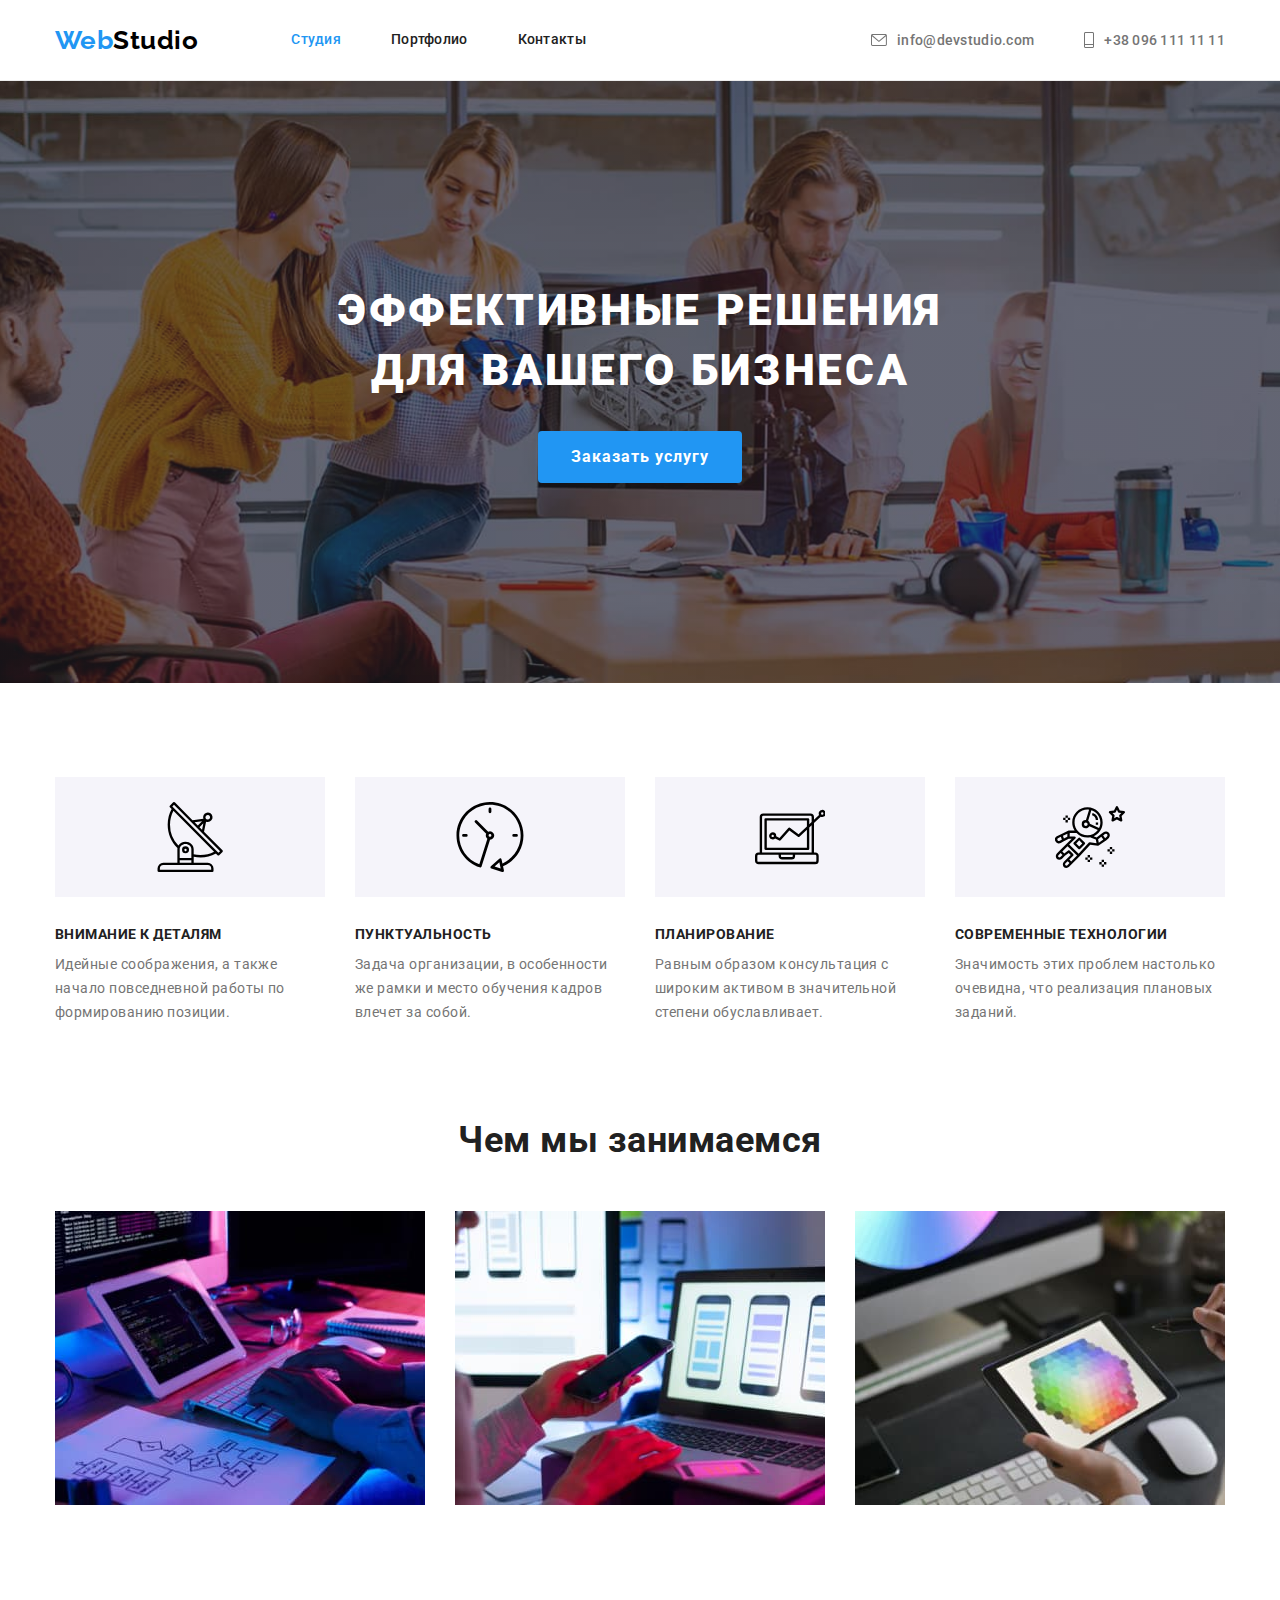
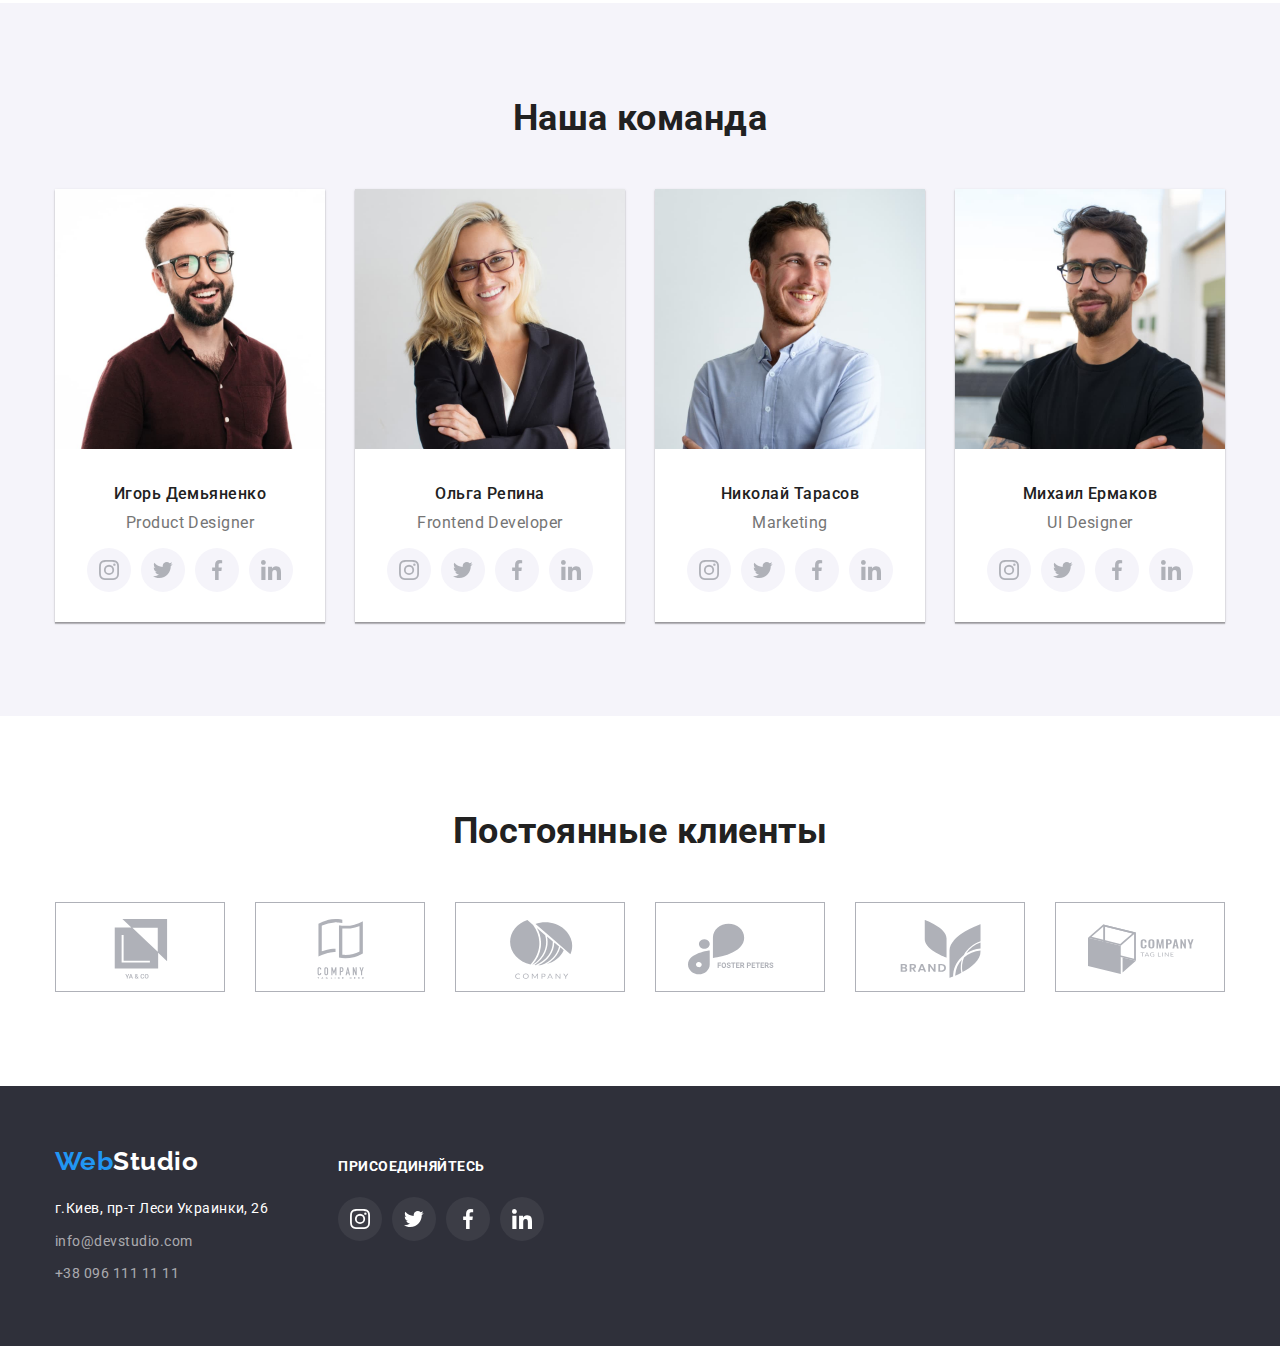
==== index.html @ 187cc1bc "Create hw with corecte kod and add icons" ====
<!DOCTYPE html>
<html lang="ru">

<head>
  <meta charset="UTF-8" />
  <meta http-equiv="X-UA-Compatible" content="IE=edge" />
  <meta name="viewport" content="width=device-width, initial-scale=1.0" />
  <title>Студия</title>
  <link rel="preconnect" href="https://fonts.googleapis.com" />
  <link rel="preconnect" href="https://fonts.gstatic.com" crossorigin />
  <link href="https://fonts.googleapis.com/css2?family=Raleway:wght@700&family=Roboto:wght@400;500;700;900&display=swap"
    rel="stylesheet" />
  <link rel="stylesheet"
    href="https://cdnjs.cloudflare.com/ajax/libs/modern-normalize/1.1.0/modern-normalize.min.css" />
  <link rel="stylesheet" href="./css/styles.css" />
</head>

<body>

  <!-- Header section -->

  <header class="header">
    <div class="container nav-flex">
      <nav class="header-nav">
        <a class="logo link" href="./index.html">Web<span class="logo-black">Studio</span></a>
        <ul class="header-nav-list list">
          <li class="header-nav-item">
            <a class="header-nav-link link current" href="./index.html">Студия</a>
          </li>
          <li class="header-nav-item">
            <a class="header-nav-link link" href="./portfolio.html">Портфолио</a>
          </li>
          <li class="header-nav-item">
            <a class="header-nav-link link" href="">Контакты</a>
          </li>
        </ul>
      </nav>
      <ul class="header-contact-list list">
        <li class="header-contact-item">
          <a class="header-contact-link link" href="mailto:info@devstudio.com"><svg class="contact-icon" width="16"
              height="12">
              <use href="./images/icons.svg#icon-envelope"></use>
            </svg>
            info@devstudio.com</a>
        </li>
        <li class="header-contact-item">
          <a class="header-contact-link link" href="tel:+380961111111"><svg class="contact-icon" width="10" height="16">
              <use href="./images/icons.svg#icon-mobile"></use>
            </svg>
            +38 096 111 11 11</a>
        </li>
      </ul>
    </div>
  </header>

  <!-- MAin section -->

  <main>

    <!-- Hero section -->

    <section class="hero">
      <h1 class="hero-title">Эффективные решения для вашего бизнеса</h1>
      <button class="hero-btn" type="button">Заказать услугу</button>
    </section>

    <!-- Skills section -->

    <section class="features-section">
      <div class="container">
        <!-- h2 Преимущества спрятать в css правильно -->
        <h2 hidden>Преимущества</h2>
        <ul class="features-list list">
          <li class="features-item">
            <div class="features-icon-fon">
              <svg class="features-icon" width="70" height="70">
                <use href="./images/icons.svg#icon-antenna"></use>
              </svg>
            </div>

            <h3 class="features-title">Внимание к деталям</h3>
            <p class="features-text">
              Идейные соображения, а также начало повседневной работы по
              формированию позиции.
            </p>
          </li>
          <li class="features-item">
            <div class="features-icon-fon">
              <svg class="features-icon" width="70" height="70">
                <use href="./images/icons.svg#icon-clock"></use>
              </svg>
            </div>

            <h3 class="features-title">Пунктуальность</h3>
            <p class="features-text">
              Задача организации, в особенности же рамки и место обучения
              кадров влечет за собой.
            </p>
          </li>
          <li class="features-item">
            <div class="features-icon-fon">
              <svg class="features-icon" width="70" height="70">
                <use href="./images/icons.svg#icon-diagram"></use>
              </svg>
            </div>

            <h3 class="features-title">Планирование</h3>
            <p class="features-text">
              Равным образом консультация с широким активом в значительной
              степени обуславливает.
            </p>
          </li>
          <li class="features-item">
            <div class="features-icon-fon">
              <svg class="features-icon" width="70" height="70">
                <use href="./images/icons.svg#icon-astronaut"></use>
              </svg>
            </div>

            <h3 class="features-title">Современные технологии</h3>
            <p class="features-text">
              Значимость этих проблем настолько очевидна, что реализация
              плановых заданий.
            </p>
          </li>
        </ul>
      </div>
    </section>

    <!-- Work section -->

    <section class="work-section">
      <div class="container">
        <h2 class="section-title">Чем мы занимаемся</h2>
        <ul class="work-list list">
          <li class="work-item">
            <img src="./images/box1.jpg" alt="сотрудник создает программу" width="370" height="294" />
          </li>
          <li class="work-item">
            <img src="./images/box2.jpg" alt="сотрудник создает мобильное приложение" width="370" height="294" />
          </li>
          <li class="work-item">
            <img src="./images/box3.jpg" alt="веб-дизайнер выбирает палитру" width="370" height="294" />
          </li>
        </ul>
      </div>
    </section>

    <!-- Team section -->

    <section class="team-section">
      <div class="container">
        <h2 class="section-title">Наша команда</h2>
        <ul class="team-list list">
          <li class="team-item">
            <img src="./images/img1.jpg" alt="фото Игоря Демьяненко" width="270" height="260" />
            <div class="team-workers">
              <h3 class="team-worker">Игорь Демьяненко</h3>
              <p class="team-profession" lang="en">Product Designer</p>
              <ul class="team-social-list list">
                <li class="team-social-item">
                  <a class="team-social-link link" href="">
                    <svg class="team-social-icon" width="20" height="20">
                      <use href="./images/icons.svg#icon-instagram"></use>
                    </svg>
                  </a>
                </li>

                <li class="team-social-item">
                  <a class="team-social-link link" href="">
                    <svg class="team-social-icon" width="20" height="20">
                      <use href="./images/icons.svg#icon-twitter"></use>
                    </svg>
                  </a>
                </li>

                <li class="team-social-item">
                  <a class="team-social-link link" href="">
                    <svg class="team-social-icon" width="20" height="20">
                      <use href="./images/icons.svg#icon-facebook"></use>
                    </svg>
                  </a>
                </li>

                <li class="team-social-item">
                  <a class="team-social-link link" href="">
                    <svg class="team-social-icon" width="20" height="20">
                      <use href="./images/icons.svg#icon-linkedin"></use>
                    </svg>
                  </a>
                </li>
              </ul>
            </div>
          </li>

          <li class="team-item">
            <img src="./images/img2.jpg" alt="фото Ольги Репиной" width="270" height="260" />
            <div class="team-workers">
              <h3 class="team-worker">Ольга Репина</h3>
              <p class="team-profession" lang="en">Frontend Developer</p>
              <ul class="team-social-list list">
                <li class="team-social-item">
                  <a class="team-social-link link" href="">
                    <svg class="team-social-icon" width="20" height="20">
                      <use href="./images/icons.svg#icon-instagram"></use>
                    </svg>
                  </a>
                </li>

                <li class="team-social-item">
                  <a class="team-social-link link" href="">
                    <svg class="team-social-icon" width="20" height="20">
                      <use href="./images/icons.svg#icon-twitter"></use>
                    </svg>
                  </a>
                </li>

                <li class="team-social-item">
                  <a class="team-social-link link" href="">
                    <svg class="team-social-icon" width="20" height="20">
                      <use href="./images/icons.svg#icon-facebook"></use>
                    </svg>
                  </a>
                </li>

                <li class="team-social-item">
                  <a class="team-social-link link" href="">
                    <svg class="team-social-icon" width="20" height="20">
                      <use href="./images/icons.svg#icon-linkedin"></use>
                    </svg>
                  </a>
                </li>
              </ul>
            </div>
          </li>
          <li class="team-item">
            <img src="./images/img3.jpg" alt="фото Николая Тарасова" width="270" height="260" />
            <div class="team-workers">
              <h3 class="team-worker">Николай Тарасов</h3>
              <p class="team-profession" lang="en">Marketing</p>
              <ul class="team-social-list list">
                <li class="team-social-item">
                  <a class="team-social-link link" href="">
                    <svg class="team-social-icon" width="20" height="20">
                      <use href="./images/icons.svg#icon-instagram"></use>
                    </svg>
                  </a>
                </li>

                <li class="team-social-item">
                  <a class="team-social-link link" href="">
                    <svg class="team-social-icon" width="20" height="20">
                      <use href="./images/icons.svg#icon-twitter"></use>
                    </svg>
                  </a>
                </li>

                <li class="team-social-item">
                  <a class="team-social-link link" href="">
                    <svg class="team-social-icon" width="20" height="20">
                      <use href="./images/icons.svg#icon-facebook"></use>
                    </svg>
                  </a>
                </li>

                <li class="team-social-item">
                  <a class="team-social-link link" href="">
                    <svg class="team-social-icon" width="20" height="20">
                      <use href="./images/icons.svg#icon-linkedin"></use>
                    </svg>
                  </a>
                </li>
              </ul>
            </div>
          </li>
          <li class="team-item">
            <img src="./images/img4.jpg" alt="фото Михаила Ермакова" width="270" height="260" />
            <div class="team-workers">
              <h3 class="team-worker">Михаил Ермаков</h3>
              <p class="team-profession" lang="en">UI Designer</p>
              <ul class="team-social-list list">
                <li class="team-social-item">
                  <a class="team-social-link link" href="">
                    <svg class="team-social-icon" width="20" height="20">
                      <use href="./images/icons.svg#icon-instagram"></use>
                    </svg>
                  </a>
                </li>

                <li class="team-social-item">
                  <a class="team-social-link link" href="">
                    <svg class="team-social-icon" width="20" height="20">
                      <use href="./images/icons.svg#icon-twitter"></use>
                    </svg>
                  </a>
                </li>

                <li class="team-social-item">
                  <a class="team-social-link link" href="">
                    <svg class="team-social-icon" width="20" height="20">
                      <use href="./images/icons.svg#icon-facebook"></use>
                    </svg>
                  </a>
                </li>

                <li class="team-social-item">
                  <a class="team-social-link link" href="">
                    <svg class="team-social-icon" width="20" height="20">
                      <use href="./images/icons.svg#icon-linkedin"></use>
                    </svg>
                  </a>
                </li>
              </ul>
            </div>
          </li>
        </ul>
      </div>
    </section>

    <!-- Clients section -->

    <section class="client-section">
      <div class="container">
        <h2 class="client-title">Постоянные клиенты</h2>
        <ul class="client-list list">
          <li class="client-item">
            <a class="client-link link" href="">
              <svg class="client-icon" width="106" height="60">
                <use href="./images/icons.svg#icon-yaco"></use>
              </svg>
            </a>
          </li>

          <li class="client-item">
            <a class="client-link link" href="">
              <svg class="client-icon" width="106" height="60">
                <use href="./images/icons.svg#icon-company"></use>
              </svg>
            </a>
          </li>

          <li class="client-item">
            <a class="client-link link" href="">
              <svg class="client-icon" width="106" height="60">
                <use href="./images/icons.svg#icon-company2"></use>
              </svg>
            </a>
          </li>

          <li class="client-item">
            <a class="client-link link" href="">
              <svg class="client-icon" width="106" height="60">
                <use href="./images/icons.svg#icon-foster"></use>
              </svg>
            </a>
          </li>

          <li class="client-item">
            <a class="client-link link" href="">
              <svg class="client-icon" width="106" height="60">
                <use href="./images/icons.svg#icon-brand"></use>
              </svg>
            </a>
          </li>

          <li class="client-item">
            <a class="client-link link" href="">
              <svg class="client-icon" width="106" height="60">
                <use href="./images/icons.svg#icon-tag"></use>
              </svg>
            </a>
          </li>
        </ul>
      </div>
    </section>
  </main>

  <!-- Footer section -->

  <footer class="footer">
    <div class="container">
      <div class="footer-flex">
        <div class="footer-contacts-flex">
          <a class="logo link" href="./index.html">Web<span class="logo-white">Studio</span>
          </a>
          <!-- Список контактов -->
          <address class="footer-contact">
            <ul class="footer-contact-list list">
              <li class="footer-contact-item">
                <a class="footer-contact-link address link" href="https://goo.gl/maps/CdvJLRiEL6Q8Smko8" target="_blank"
                  rel="noreferrer noopener">г.Киев, пр-т Леси Украинки, 26</a>
              </li>
              <li class="footer-contact-item">
                <a class="footer-contact-link link" href="mailto:info@devstudio.com">info@devstudio.com</a>
              </li>
              <li class="footer-contact-item">
                <a class="footer-contact-link link" href="tel:+380961111111">+38 096 111 11 11</a>
              </li>
            </ul>
          </address>
        </div>
        <div class="footer-social-flex">
          <p class="footer-social-text">Присоединяйтесь</p>
          <ul class="footer-social-list list">
            <li class="footer-social-item">
              <a class="footer-social-link" href="">
                <svg class="footer-social-icon" width="20" height="20">
                  <use href="./images/icons.svg#icon-instagram"></use>
                </svg>
              </a>
            </li>

            <li class="footer-social-item">
              <a class="footer-social-link" href="">
                <svg class="footer-social-icon" width="20" height="20">
                  <use href="./images/icons.svg#icon-twitter"></use>
                </svg>
              </a>
            </li>

            <li class="footer-social-item">
              <a class="footer-social-link" href="">
                <svg class="footer-social-icon" width="20" height="20">
                  <use href="./images/icons.svg#icon-facebook"></use>
                </svg>
              </a>
            </li>

            <li class="footer-social-item">
              <a class="footer-social-link" href="">
                <svg class="footer-social-icon" width="20" height="20">
                  <use href="./images/icons.svg#icon-linkedin"></use>
                </svg>
              </a>
            </li>
          </ul>
        </div>
      </div>
    </div>
  </footer>
</body>

</html>
---- css/styles.css ----
:root {
  --primary-text-color: #212121;
  --secondary-text-color: #757575;
  --white-text-color: #ffffff;
  --accent-color: #2196f3;
  --black-logo-color: #000000;
  --footer-text-color: rgba(255, 255, 255, 0.6);
  --white-background-color: #ffffff;
  --hero-background-color: #2f303a;
  --team-background-color: #f5f4fa;
}

body {
  font-family: "Roboto", sans-serif;
  letter-spacing: 0.03em;
  background-color: var(--white-background-color);
  color: var(--primary-text-color);
}

/* убираем точки списков */
.list {
  list-style: none;
}

/* убираем подчеркивание ссылок */
.link {
  text-decoration: none;
}

/* глобальный сброс margin, padding */
h1,
h2,
h3,
h4,
h5,
h6,
p,
ul {
  margin: 0;
  padding: 0;
}

.container {
  width: 1200px;
  margin-left: auto;
  margin-right: auto;
  padding-left: 15px;
  padding-right: 15px;
}

.logo {
  font-family: "Raleway", sans-serif;
  font-weight: 700;
  font-size: 26px;
  line-height: 1.19;
  color: var(--accent-color);
  align-items: center;
  text-align: center;
}

.section-title {
  font-weight: 700;
  font-size: 36px;
  line-height: 1.17;
  text-align: center;
  color: var(--primary-text-color);
}

.features-icon-fon {
  display: flex;
  width: 270px;
  height: 120px;
  align-items: center;
  justify-content: center;
  flex-direction: column;
  margin-bottom: 30px;

  background-color: var(--team-background-color);
}

.footer-contact-link {
  font-style: normal;
  font-size: 14px;
  line-height: 1.71;
  color: var(--footer-text-color);
}

.footer-contact-link:hover,
.footer-contact-link:focus {
  color: var(--accent-color);
}

/* ------------ШАПКА-------------- */

.header {
  border-bottom: 1px solid #ececec;
}

.nav-flex {
  display: flex;
  align-items: center;
}

.header-nav {
  display: flex;
  align-items: center;
}
.logo-black {
  color: var(--black-logo-color);
}

.header-nav-list {
  display: flex;
  margin-left: 93px;
}

.header-nav-item:not(:last-child) {
  margin-right: 50px;
}

.header-nav-link {
  display: block;
  padding-top: 32px;
  padding-bottom: 32px;

  font-weight: 500;
  font-size: 14px;
  line-height: 1.14;
  letter-spacing: 0.02em;
  color: var(--primary-text-color);
}

.header-contact-list {
  display: flex;
  margin-left: auto;
}

.header-contact-item + .header-contact-item {
  margin-left: 50px;
}

.header-contact-link {
  display: inline-flex;
  padding: 32px 0px 32px;
  color: var(--secondary-text-color);
  align-items: center;

  font-weight: 500;
  font-size: 14px;
  line-height: 16px;
  letter-spacing: 0.02em;
  color: var(--secondary-text-color);
}

.contact-icon {
  margin-right: 10px;
  fill: currentColor;
}

.header-nav-link:hover,
.header-nav-link:focus,
.header-contact-link:hover,
.header-contact-link:focus {
  color: var(--accent-color);
}

.header-nav-link.current {
  color: var(--accent-color);
}

/* ------------ГЕРОЙ-------------- */

.hero {
  padding-top: 200px;
  padding-bottom: 200px;

  max-width: 1600px;
  min-height: 600px;
  margin-left: auto;
  margin-right: auto;

  background-image: linear-gradient(
      to right,
      rgba(47, 48, 58, 0.4),
      rgba(47, 48, 58, 0.4)
    ),
    url(../images/hero.jpg);
  background-color: var(--hero-background-color);
  background-repeat: no-repeat;
  background-position: center;
  background-size: cover;

  text-align: center;
}

.hero-title {
  margin-bottom: 30px;
  margin-left: auto;
  margin-right: auto;
  max-width: 696px;

  font-weight: 900;
  font-size: 44px;
  line-height: 1.36;
  letter-spacing: 0.06em;
  text-transform: uppercase;
  color: var(--white-text-color);
}

.hero-btn {
  display: inline-block;
  min-width: 200px;
  border-radius: 4px;
  border: 1px solid transparent;
  padding: 10px 32px;

  background-color: var(--accent-color);
  color: var(--white-text-color);

  font-family: "Roboto", sans-serif;
  font-weight: 700;
  font-size: 16px;
  line-height: 1.88;
  align-items: center;
  text-align: center;
  letter-spacing: 0.06em;
  cursor: pointer;
}

.hero-btn:hover,
.hero-btn:focus {
  background-color: var(--white-text-color);
  color: var(--accent-color);
}

/* ------------ПРЕИМУЩЕСТВА-------------- */

.features-section {
  padding-top: 94px;
  padding-bottom: 94px;
}

.features-list {
  display: flex;
}

.features-item:not(:last-child) {
  margin-right: 30px;
  max-width: 270px;
}

.features-icon {
  align-items: center;
}

.features-title {
  margin-bottom: 10px;

  font-weight: 700;
  font-size: 14px;
  line-height: 1.14;
  text-transform: uppercase;
}

.features-text {
  font-size: 14px;
  line-height: 1.71;

  color: var(--secondary-text-color);
}

/* ------------СПИСОК ЗАНЯТИЙ-------------- */
.work-section {
  padding-bottom: 94px;
}

.work-list {
  display: flex;
}

.work-item:not(:last-child) {
  margin-right: 30px;
}

.section-title {
  margin-bottom: 50px;
}
/* ----------------КОМАНДА----------------- */

.team-section {
  padding-top: 94px;
  padding-bottom: 94px;

  background-color: var(--team-background-color);
}

.team-list {
  display: flex;
}

.team-item {
  box-shadow: 0px 1px 3px rgba(0, 0, 0, 0.12), 0px 1px 1px rgba(0, 0, 0, 0.14),
    0px 2px 1px rgba(0, 0, 0, 0.2);
  background-color: var(--white-background-color);
}

.team-item:not(:last-child) {
  margin-right: 30px;
}

.team-workers {
  padding: 30px 0px;
}

.team-worker {
  font-weight: 500;
  font-size: 16px;
  line-height: 1.19;
  text-align: center;
}

.team-profession {
  margin-top: 10px;

  font-size: 16px;
  line-height: 1.19;
  text-align: center;
  color: var(--secondary-text-color);
}

.team-social-list {
  display: flex;
  padding: 0px 32px;
  margin-top: 16px;
  list-style: none;
  justify-content: space-between;
  align-items: center;
}

.team-social-item {
  width: 44px;
  height: 44px;
}

.team-social-link {
  width: 44px;
  height: 44px;
  display: block;
  border-radius: 50%;
  color: #afb1b8;
  background-color: #f5f4fa;
}

.team-social-link:hover,
.team-social-link:focus {
  color: #ffffff;
  background-color: var(--accent-color);
}

.team-social-icon {
  margin: 12px 0px 0px 12px;
  fill: currentColor;
}

/* ---------------КЛИЕНТЫ---------------- */
.client-section {
  padding-top: 94px;
  padding-bottom: 94px;
}

.client-title {
  margin-bottom: 50px;

  font-weight: 700;
  font-size: 36px;
  line-height: 1.17;
  text-align: center;
}

.client-list {
  display: flex;
  padding: 0;
  margin: 0;
  list-style: none;
  justify-content: space-between;
  align-items: center;
}

.client-item {
  width: 170px;
  height: 90px;
}

.client-item:not(:last-child) {
  margin-right: 30px;
}

.client-link {
  width: 170px;
  height: 90px;
  display: block;
  border: 1px solid #afb1b8;
  color: #afb1b8;
  background-color: #fff;
  padding: 16px 32px;
}

.client-link:hover,
.client-link:focus {
  color: var(--accent-color);
  border-color: var(--accent-color);
}

.client-icon {
  fill: currentColor;
}

.client-item:hover,
.client-item:focus {
  color: var(--accent-color);
  border-color: var(--accent-color);
}

/* ----------------ПОДВАЛ----------------- */

.footer {
  padding-top: 60px;
  padding-bottom: 60px;
  background-color: var(--hero-background-color);
}

.footer-flex {
  display: flex;
  margin: 0;
  padding: 0;
  list-style: none;
}

.footer-social-text {
  padding: 20px 0px 10px 0px;
  margin-bottom: 20px;
  font-weight: 700;
  font-size: 14px;
  line-height: 1.14px;
  text-transform: uppercase;
  color: var(--white-text-color);
}

.footer-social-flex {
  margin-left: 70px;
  width: 206px;
}

.footer-social-list {
  display: flex;
  padding: 0;
  margin-top: 0;
  list-style: none;
  justify-content: space-between;
  align-items: center;
}

.footer-social-item {
  width: 44px;
  height: 44px;
}

.footer-social-link {
  width: 44px;
  height: 44px;
  display: block;
  border-radius: 50%;
  color: #ffffff;
  background-color: #ffffff10;
}

.footer-social-link:hover,
.footer-social-link:focus {
  color: #ffffff;
  background-color: var(--accent-color);
}

.footer-social-icon {
  margin: 12px 0px 0px 12px;
  fill: currentColor;
}

.logo-white {
  color: var(--white-text-color);
}

.footer-contact {
  margin-top: 20px;
}
.footer-contact-link.address {
  color: var(--white-text-color);
}

.footer-contact-item,
.footer-contact-item {
  margin-top: 9px;
}

/* ---------------------------------------------- */
/* --------------------ПОРТФОЛИО----------------- */
/* ---------------------------------------------- */

.portfolio-section {
  padding-top: 94px;
  padding-bottom: 94px;
}

.portfolio-btn-list {
  display: flex;
  justify-content: center;
  margin-bottom: 50px;
}

.portfolio-btn-item:not(:last-child) {
  margin-right: 8px;
}

.portfolio-btn {
  display: inline-block;
  min-width: 73px;
  border-radius: 4px;
  border: 1px solid transparent;
  padding: 6px 22px;

  font-family: "Roboto", sans-serif;
  font-weight: 500;
  font-size: 16px;
  line-height: 1.63;
  letter-spacing: 0.03em;
  text-align: center;
  background-color: var(--team-background-color);
  color: var(--primary-text-color);
  cursor: pointer;
}

.portfolio-btn:hover,
.portfolio-btn:focus {
  background-color: var(--accent-color);
  color: var(--white-text-color);
  box-shadow: 0px 3px 1px rgba(0, 0, 0, 0.1), 0px 1px 2px rgba(0, 0, 0, 0.08),
    0px 2px 2px rgba(0, 0, 0, 0.12);
}

.portfolio-list {
  display: flex;
  flex-wrap: wrap;
  margin: -15px;
}

.portfolio-item {
  margin: 15px;
}

.portfolio-item:hover,
.portfolio-item:focus {
  box-shadow: 0px 3px 1px rgba(0, 0, 0, 0.1), 0px 1px 2px rgba(0, 0, 0, 0.08),
    0px 2px 2px rgba(0, 0, 0, 0.12);
}

.portfolio-border {
  border: 1px solid #eeeeee;
  border-top: transparent;
  padding: 20px 24px;
}

.portfolio-list-title {
  font-weight: 700;
  font-size: 18px;
  line-height: 2;
  letter-spacing: 0.06em;
}

.portfolio-list-text {
  margin-top: 4px;

  font-size: 16px;
  line-height: 1.87;
  color: var(--secondary-text-color);
}
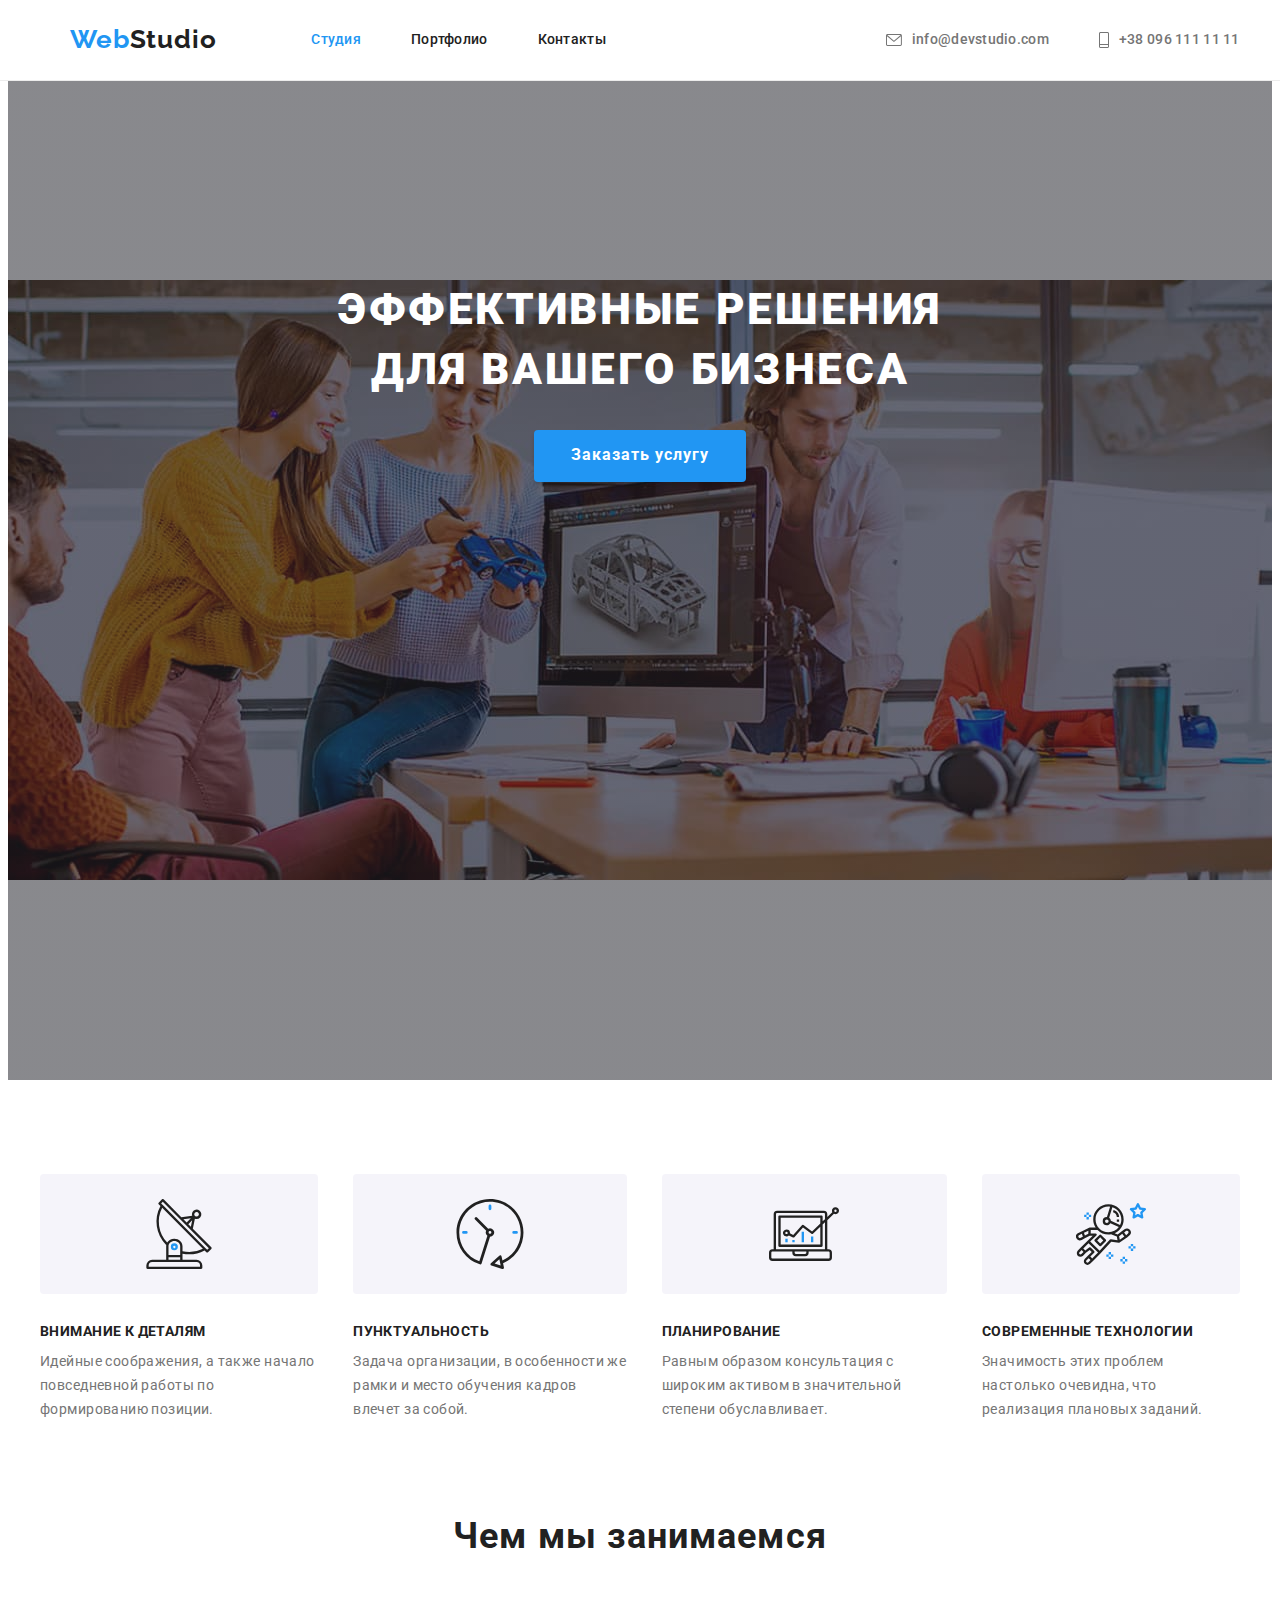
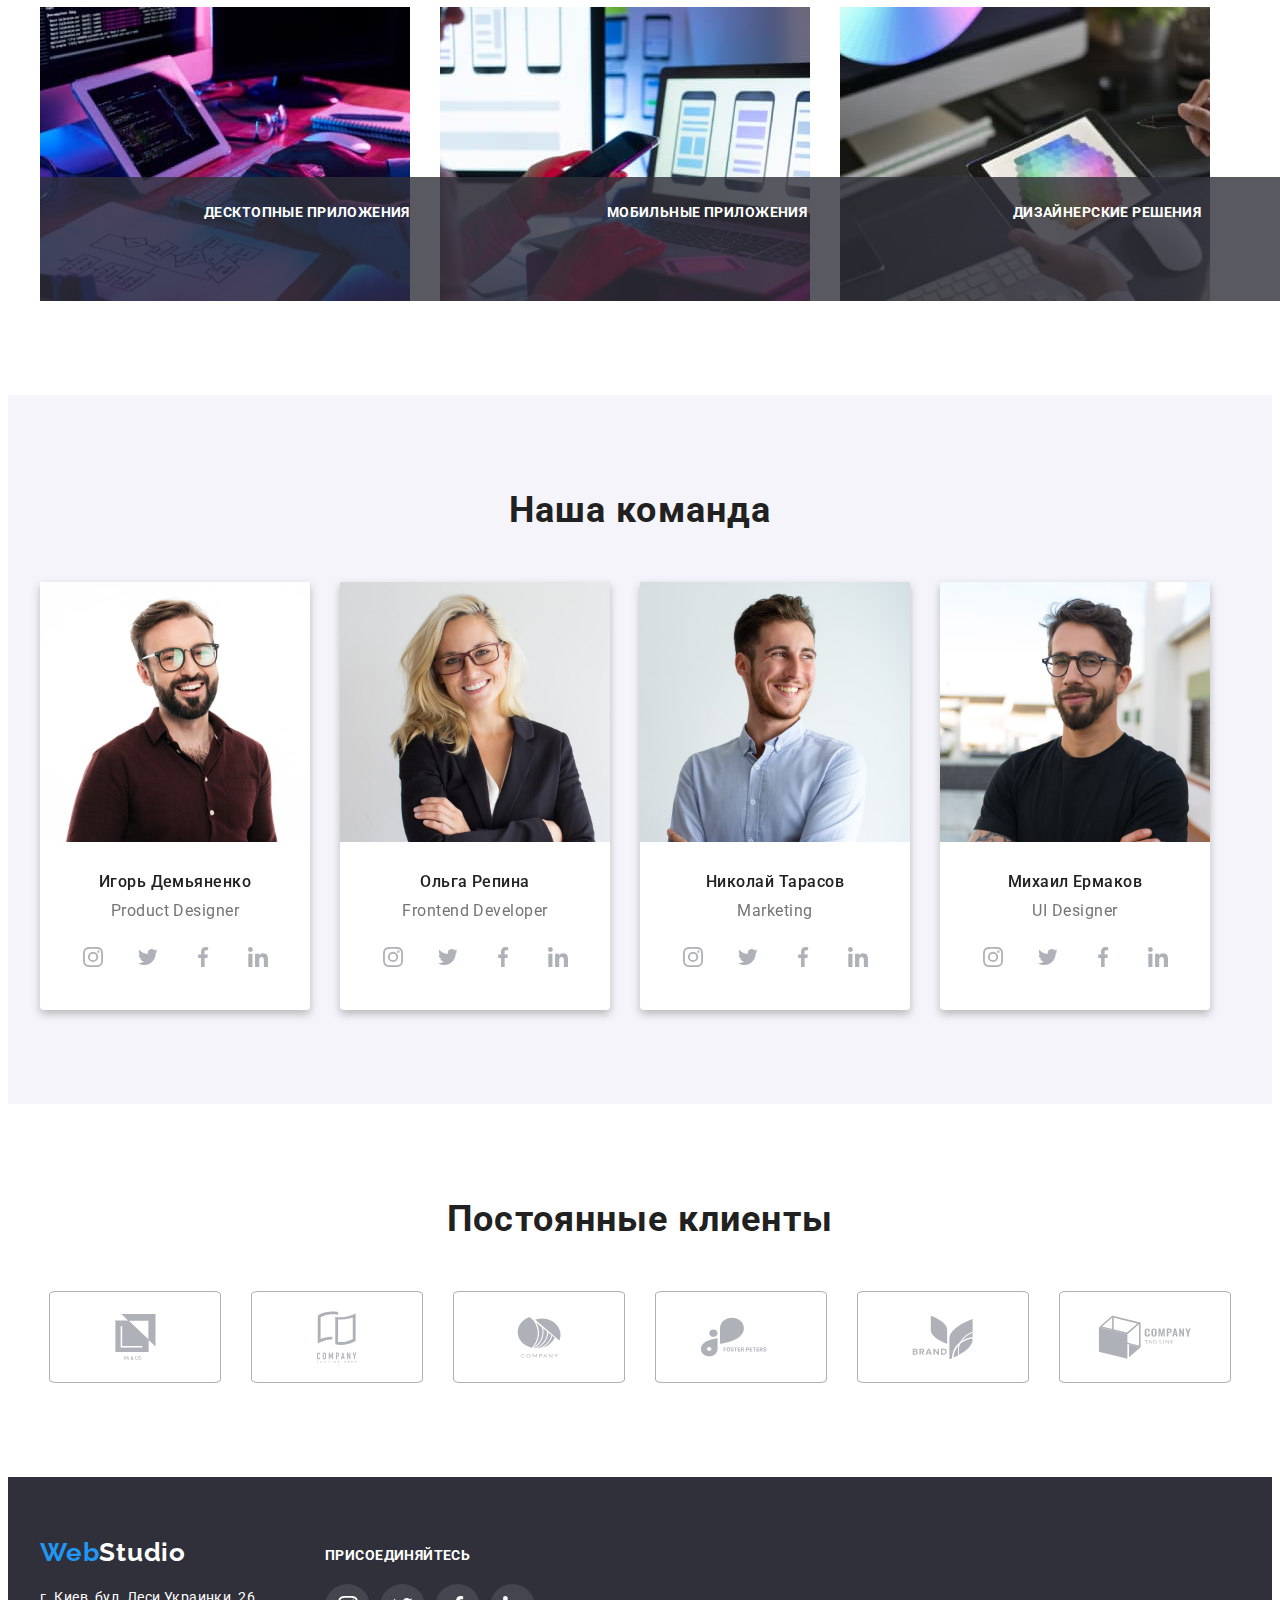
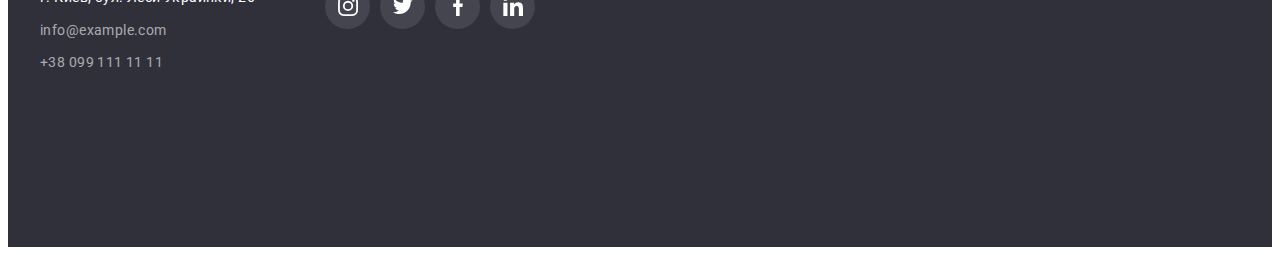
==== commit 92354c2e: "Fix hw" ====
--- a/index.html
+++ b/index.html
@@ -5,46 +5,45 @@
   <meta charset="UTF-8" />
   <meta http-equiv="X-UA-Compatible" content="IE=edge" />
   <meta name="viewport" content="width=device-width, initial-scale=1.0" />
-  <title>Студия</title>
   <link rel="preconnect" href="https://fonts.googleapis.com" />
   <link rel="preconnect" href="https://fonts.gstatic.com" crossorigin />
   <link href="https://fonts.googleapis.com/css2?family=Raleway:wght@700&family=Roboto:wght@400;500;700;900&display=swap"
     rel="stylesheet" />
-  <link rel="stylesheet"
-    href="https://cdnjs.cloudflare.com/ajax/libs/modern-normalize/1.1.0/modern-normalize.min.css" />
+  <link rel="stylesheet" href="https://cdnjs.cloudflare.com/ajax/libs/modern-normalize/1.1.0/modern-normalize.min.css"
+    integrity="sha512-wpPYUAdjBVSE4KJnH1VR1HeZfpl1ub8YT/NKx4PuQ5NmX2tKuGu6U/JRp5y+Y8XG2tV+wKQpNHVUX03MfMFn9Q=="
+    crossorigin="anonymous" referrerpolicy="no-referrer" />
   <link rel="stylesheet" href="./css/styles.css" />
+  <title>Веб Студия</title>
 </head>
 
 <body>
 
-  <!-- Header section -->
-
-  <header class="header">
-    <div class="container nav-flex">
-      <nav class="header-nav">
-        <a class="logo link" href="./index.html">Web<span class="logo-black">Studio</span></a>
-        <ul class="header-nav-list list">
-          <li class="header-nav-item">
-            <a class="header-nav-link link current" href="./index.html">Студия</a>
-          </li>
-          <li class="header-nav-item">
-            <a class="header-nav-link link" href="./portfolio.html">Портфолио</a>
-          </li>
-          <li class="header-nav-item">
-            <a class="header-nav-link link" href="">Контакты</a>
-          </li>
+  <!---------- Header section ---------->
+
+  <header class="site-header">
+    <div class="container header">
+      <a href="index.html" class="logo"><span class="logo-item">Web</span>Studio</a>
+
+      <!---------- Nav section ---------->
+
+      <nav class="site-nav">
+        <ul class="nav">
+          <li><a href="index.html" class="nav-link current">Студия</a></li>
+          <li><a href="portfolio.html" class="nav-link">Портфолио</a></li>
+          <li><a href="#contact" class="nav-link">Контакты</a></li>
         </ul>
       </nav>
-      <ul class="header-contact-list list">
-        <li class="header-contact-item">
-          <a class="header-contact-link link" href="mailto:info@devstudio.com"><svg class="contact-icon" width="16"
-              height="12">
+      <ul class="contact-list">
+        <li class="contact-item">
+          <a href="mailto:info@devstudio.com" class="link-contact">
+            <svg class="contact-icon" width="16" height="12">
               <use href="./images/icons.svg#icon-envelope"></use>
             </svg>
             info@devstudio.com</a>
         </li>
-        <li class="header-contact-item">
-          <a class="header-contact-link link" href="tel:+380961111111"><svg class="contact-icon" width="10" height="16">
+        <li class="contact-item">
+          <a href="tel:+380961111111" class="link-contact">
+            <svg class="contact-icon" width="10" height="16">
               <use href="./images/icons.svg#icon-mobile"></use>
             </svg>
             +38 096 111 11 11</a>
@@ -53,138 +52,110 @@
     </div>
   </header>
 
-  <!-- MAin section -->
+  <!---------- Main section ---------->
 
   <main>
 
-    <!-- Hero section -->
-
-    <section class="hero">
-      <h1 class="hero-title">Эффективные решения для вашего бизнеса</h1>
-      <button class="hero-btn" type="button">Заказать услугу</button>
-    </section>
-
-    <!-- Skills section -->
-
-    <section class="features-section">
+    <!---------- Title ---------->
+
+    <section class="hero bg-hero">
       <div class="container">
-        <!-- h2 Преимущества спрятать в css правильно -->
-        <h2 hidden>Преимущества</h2>
-        <ul class="features-list list">
-          <li class="features-item">
-            <div class="features-icon-fon">
-              <svg class="features-icon" width="70" height="70">
-                <use href="./images/icons.svg#icon-antenna"></use>
-              </svg>
-            </div>
-
-            <h3 class="features-title">Внимание к деталям</h3>
-            <p class="features-text">
-              Идейные соображения, а также начало повседневной работы по
-              формированию позиции.
+        <h1 class="hero-title">
+          Эффективные решения <br />
+          для вашего бизнеса
+        </h1>
+        <button type="button">Заказать услугу</button>
+      </div>
+    </section>
+
+    <!---------- Skills section ---------->
+
+    <section class="section skills">
+      <div class="container">
+        <ul class="skills-list">
+          <li class="skills-item icon-1">
+            <h3>Внимание к деталям</h3>
+            <p>
+              Идейные соображения, а также начало повседневной работы по формированию позиции.
             </p>
           </li>
-          <li class="features-item">
-            <div class="features-icon-fon">
-              <svg class="features-icon" width="70" height="70">
-                <use href="./images/icons.svg#icon-clock"></use>
-              </svg>
-            </div>
-
-            <h3 class="features-title">Пунктуальность</h3>
-            <p class="features-text">
-              Задача организации, в особенности же рамки и место обучения
-              кадров влечет за собой.
+          <li class="skills-item icon-2">
+            <h3>Пунктуальность</h3>
+            <p>
+              Задача организации, в особенности же рамки и место обучения кадров влечет за собой.
             </p>
           </li>
-          <li class="features-item">
-            <div class="features-icon-fon">
-              <svg class="features-icon" width="70" height="70">
-                <use href="./images/icons.svg#icon-diagram"></use>
-              </svg>
-            </div>
-
-            <h3 class="features-title">Планирование</h3>
-            <p class="features-text">
-              Равным образом консультация с широким активом в значительной
-              степени обуславливает.
+          <li class="skills-item icon-3">
+            <h3>Планирование</h3>
+            <p>
+              Равным образом консультация с широким активом в значительной степени обуславливает.
             </p>
           </li>
-          <li class="features-item">
-            <div class="features-icon-fon">
-              <svg class="features-icon" width="70" height="70">
-                <use href="./images/icons.svg#icon-astronaut"></use>
-              </svg>
-            </div>
-
-            <h3 class="features-title">Современные технологии</h3>
-            <p class="features-text">
-              Значимость этих проблем настолько очевидна, что реализация
-              плановых заданий.
-            </p>
-          </li>
-        </ul>
-      </div>
-    </section>
-
-    <!-- Work section -->
-
-    <section class="work-section">
+          <li class="skills-item icon-4">
+            <h3>Современные технологии</h3>
+            <p>Значимость этих проблем настолько очевидна, что реализация плановых заданий.</p>
+          </li>
+        </ul>
+      </div>
+    </section>
+
+    <!---------- Work section ---------->
+
+    <section class="section work">
+      <div class="container wor">
+        <h2 class="work-title">Чем мы занимаемся</h2>
+        <ul class="work-list">
+          <li class="work-item">
+            <img src="./images/box1.jpg" alt="кодинг" width="370" />
+            <p class="work-text">Десктопные приложения</p>
+          </li>
+          <li class="work-item">
+            <img src="./images/box2.jpg" alt="разработка мобильных приложений" width="370" />
+            <p class="work-text">Мобильные приложения</p>
+          </li>
+          <li class="work-item"><img src="./images/box3.jpg" alt="дизайн" width="370" />
+            <p class="work-text">Дизайнерские решения</p>
+          </li>
+        </ul>
+      </div>
+    </section>
+
+    <!---------- Team section ---------->
+
+    <section class="section team">
       <div class="container">
-        <h2 class="section-title">Чем мы занимаемся</h2>
-        <ul class="work-list list">
-          <li class="work-item">
-            <img src="./images/box1.jpg" alt="сотрудник создает программу" width="370" height="294" />
-          </li>
-          <li class="work-item">
-            <img src="./images/box2.jpg" alt="сотрудник создает мобильное приложение" width="370" height="294" />
-          </li>
-          <li class="work-item">
-            <img src="./images/box3.jpg" alt="веб-дизайнер выбирает палитру" width="370" height="294" />
-          </li>
-        </ul>
-      </div>
-    </section>
-
-    <!-- Team section -->
-
-    <section class="team-section">
-      <div class="container">
-        <h2 class="section-title">Наша команда</h2>
-        <ul class="team-list list">
-          <li class="team-item">
-            <img src="./images/img1.jpg" alt="фото Игоря Демьяненко" width="270" height="260" />
-            <div class="team-workers">
-              <h3 class="team-worker">Игорь Демьяненко</h3>
-              <p class="team-profession" lang="en">Product Designer</p>
-              <ul class="team-social-list list">
-                <li class="team-social-item">
-                  <a class="team-social-link link" href="">
-                    <svg class="team-social-icon" width="20" height="20">
+        <h2 class="team-title">Наша команда</h2>
+        <ul class="team-list">
+          <li class="team-card">
+            <img src="./images/img1.jpg" alt="Product Designer" width="270" />
+            <div class="team-text">
+              <h3>Игорь Демьяненко</h3>
+              <p lang="en">Product Designer</p>
+              <ul class="social-list">
+                <li>
+                  <a href="" class="media-link">
+                    <svg class="media-icon" width="20px" height="20">
                       <use href="./images/icons.svg#icon-instagram"></use>
                     </svg>
                   </a>
                 </li>
-
-                <li class="team-social-item">
-                  <a class="team-social-link link" href="">
-                    <svg class="team-social-icon" width="20" height="20">
+                <li>
+                  <a href="" class="media-link">
+                    <svg class="media-icon" width="20px" height="20">
                       <use href="./images/icons.svg#icon-twitter"></use>
                     </svg>
                   </a>
                 </li>
-
-                <li class="team-social-item">
-                  <a class="team-social-link link" href="">
-                    <svg class="team-social-icon" width="20" height="20">
+                <li>
+                  <a href="" class="media-link">
+                    <svg class="media-icon" width="20px" height="20">
                       <use href="./images/icons.svg#icon-facebook"></use>
                     </svg>
                   </a>
                 </li>
-
-                <li class="team-social-item">
-                  <a class="team-social-link link" href="">
-                    <svg class="team-social-icon" width="20" height="20">
+                <li>
+                  <a href="" class="media-link">
+                    <svg class="media-icon" width="20px" height="20">
                       <use href="./images/icons.svg#icon-linkedin"></use>
                     </svg>
                   </a>
@@ -192,40 +163,36 @@
               </ul>
             </div>
           </li>
-
-          <li class="team-item">
-            <img src="./images/img2.jpg" alt="фото Ольги Репиной" width="270" height="260" />
-            <div class="team-workers">
-              <h3 class="team-worker">Ольга Репина</h3>
-              <p class="team-profession" lang="en">Frontend Developer</p>
-              <ul class="team-social-list list">
-                <li class="team-social-item">
-                  <a class="team-social-link link" href="">
-                    <svg class="team-social-icon" width="20" height="20">
+          <li class="team-card">
+            <img src="./images/img2.jpg" alt="Frontend Developer" width="270" />
+            <div class="team-text">
+              <h3>Ольга Репина</h3>
+              <p lang="en">Frontend Developer</p>
+              <ul class="social-list">
+                <li>
+                  <a href="" class="media-link">
+                    <svg class="media-icon" width="20px" height="20">
                       <use href="./images/icons.svg#icon-instagram"></use>
                     </svg>
                   </a>
                 </li>
-
-                <li class="team-social-item">
-                  <a class="team-social-link link" href="">
-                    <svg class="team-social-icon" width="20" height="20">
+                <li>
+                  <a href="" class="media-link">
+                    <svg class="media-icon" width="20px" height="20">
                       <use href="./images/icons.svg#icon-twitter"></use>
                     </svg>
                   </a>
                 </li>
-
-                <li class="team-social-item">
-                  <a class="team-social-link link" href="">
-                    <svg class="team-social-icon" width="20" height="20">
+                <li>
+                  <a href="" class="media-link">
+                    <svg class="media-icon" width="20px" height="20">
                       <use href="./images/icons.svg#icon-facebook"></use>
                     </svg>
                   </a>
                 </li>
-
-                <li class="team-social-item">
-                  <a class="team-social-link link" href="">
-                    <svg class="team-social-icon" width="20" height="20">
+                <li>
+                  <a href="" class="media-link">
+                    <svg class="media-icon" width="20px" height="20">
                       <use href="./images/icons.svg#icon-linkedin"></use>
                     </svg>
                   </a>
@@ -233,39 +200,36 @@
               </ul>
             </div>
           </li>
-          <li class="team-item">
-            <img src="./images/img3.jpg" alt="фото Николая Тарасова" width="270" height="260" />
-            <div class="team-workers">
-              <h3 class="team-worker">Николай Тарасов</h3>
-              <p class="team-profession" lang="en">Marketing</p>
-              <ul class="team-social-list list">
-                <li class="team-social-item">
-                  <a class="team-social-link link" href="">
-                    <svg class="team-social-icon" width="20" height="20">
+          <li class="team-card">
+            <img src="./images/img3.jpg" alt="Marketing" width="270" />
+            <div class="team-text">
+              <h3>Николай Тарасов</h3>
+              <p lang="en">Marketing</p>
+              <ul class="social-list">
+                <li>
+                  <a href="" class="media-link">
+                    <svg class="media-icon" width="20px" height="20px">
                       <use href="./images/icons.svg#icon-instagram"></use>
                     </svg>
                   </a>
                 </li>
-
-                <li class="team-social-item">
-                  <a class="team-social-link link" href="">
-                    <svg class="team-social-icon" width="20" height="20">
+                <li>
+                  <a href="" class="media-link">
+                    <svg class="media-icon" width="20px" height="20px">
                       <use href="./images/icons.svg#icon-twitter"></use>
                     </svg>
                   </a>
                 </li>
-
-                <li class="team-social-item">
-                  <a class="team-social-link link" href="">
-                    <svg class="team-social-icon" width="20" height="20">
+                <li>
+                  <a href="" class="media-link">
+                    <svg class="media-icon" width="20px" height="20">
                       <use href="./images/icons.svg#icon-facebook"></use>
                     </svg>
                   </a>
                 </li>
-
-                <li class="team-social-item">
-                  <a class="team-social-link link" href="">
-                    <svg class="team-social-icon" width="20" height="20">
+                <li>
+                  <a href="" class="media-link">
+                    <svg class="media-icon" width="20px" height="20">
                       <use href="./images/icons.svg#icon-linkedin"></use>
                     </svg>
                   </a>
@@ -273,39 +237,36 @@
               </ul>
             </div>
           </li>
-          <li class="team-item">
-            <img src="./images/img4.jpg" alt="фото Михаила Ермакова" width="270" height="260" />
-            <div class="team-workers">
-              <h3 class="team-worker">Михаил Ермаков</h3>
-              <p class="team-profession" lang="en">UI Designer</p>
-              <ul class="team-social-list list">
-                <li class="team-social-item">
-                  <a class="team-social-link link" href="">
-                    <svg class="team-social-icon" width="20" height="20">
+          <li class="team-card">
+            <img src="./images/img4.jpg" alt="UI Designer" width="270" />
+            <div class="team-text">
+              <h3>Михаил Ермаков</h3>
+              <p lang="en">UI Designer</p>
+              <ul class="social-list">
+                <li>
+                  <a href="" class="media-link">
+                    <svg class="media-icon" width="20px" height="20">
                       <use href="./images/icons.svg#icon-instagram"></use>
                     </svg>
                   </a>
                 </li>
-
-                <li class="team-social-item">
-                  <a class="team-social-link link" href="">
-                    <svg class="team-social-icon" width="20" height="20">
+                <li>
+                  <a href="" class="media-link">
+                    <svg class="media-icon" width="20px" height="20">
                       <use href="./images/icons.svg#icon-twitter"></use>
                     </svg>
                   </a>
                 </li>
-
-                <li class="team-social-item">
-                  <a class="team-social-link link" href="">
-                    <svg class="team-social-icon" width="20" height="20">
+                <li>
+                  <a href="" class="media-link">
+                    <svg class="media-icon" width="20px" height="20">
                       <use href="./images/icons.svg#icon-facebook"></use>
                     </svg>
                   </a>
                 </li>
-
-                <li class="team-social-item">
-                  <a class="team-social-link link" href="">
-                    <svg class="team-social-icon" width="20" height="20">
+                <li>
+                  <a href="" class="media-link">
+                    <svg class="media-icon" width="20px" height="20">
                       <use href="./images/icons.svg#icon-linkedin"></use>
                     </svg>
                   </a>
@@ -317,55 +278,50 @@
       </div>
     </section>
 
-    <!-- Clients section -->
-
-    <section class="client-section">
+    <!------------- Clients section -------------->
+
+    <section class="section clients">
       <div class="container">
-        <h2 class="client-title">Постоянные клиенты</h2>
-        <ul class="client-list list">
-          <li class="client-item">
-            <a class="client-link link" href="">
-              <svg class="client-icon" width="106" height="60">
+        <h2>Постоянные клиенты</h2>
+        <ul class="client-list">
+          <li class="client-item">
+            <a href="" class="client-link">
+              <svg class="client-icon" width="41" height="46">
                 <use href="./images/icons.svg#icon-yaco"></use>
               </svg>
             </a>
           </li>
-
-          <li class="client-item">
-            <a class="client-link link" href="">
-              <svg class="client-icon" width="106" height="60">
+          <li class="client-item">
+            <a href="" class="client-link">
+              <svg class="client-icon" width="40" height="52">
                 <use href="./images/icons.svg#icon-company"></use>
               </svg>
             </a>
           </li>
-
-          <li class="client-item">
-            <a class="client-link link" href="">
-              <svg class="client-icon" width="106" height="60">
+          <li class="client-item">
+            <a href="" class="client-link">
+              <svg class="client-icon" width="44" height="42">
                 <use href="./images/icons.svg#icon-company2"></use>
               </svg>
             </a>
           </li>
-
-          <li class="client-item">
-            <a class="client-link link" href="">
-              <svg class="client-icon" width="106" height="60">
+          <li class="client-item">
+            <a href="" class="client-link">
+              <svg class="client-icon" width="85" height="40">
                 <use href="./images/icons.svg#icon-foster"></use>
               </svg>
             </a>
           </li>
-
-          <li class="client-item">
-            <a class="client-link link" href="">
-              <svg class="client-icon" width="106" height="60">
+          <li class="client-item">
+            <a href="" class="client-link">
+              <svg class="client-icon" width="62" height="45">
                 <use href="./images/icons.svg#icon-brand"></use>
               </svg>
             </a>
           </li>
-
-          <li class="client-item">
-            <a class="client-link link" href="">
-              <svg class="client-icon" width="106" height="60">
+          <li class="client-item">
+            <a href="" class="client-link">
+              <svg class="client-icon" width="94" height="44">
                 <use href="./images/icons.svg#icon-tag"></use>
               </svg>
             </a>
@@ -375,67 +331,63 @@
     </section>
   </main>
 
-  <!-- Footer section -->
+  <!---------- Footer section ---------->
 
   <footer class="footer">
-    <div class="container">
-      <div class="footer-flex">
-        <div class="footer-contacts-flex">
-          <a class="logo link" href="./index.html">Web<span class="logo-white">Studio</span>
-          </a>
-          <!-- Список контактов -->
-          <address class="footer-contact">
-            <ul class="footer-contact-list list">
-              <li class="footer-contact-item">
-                <a class="footer-contact-link address link" href="https://goo.gl/maps/CdvJLRiEL6Q8Smko8" target="_blank"
-                  rel="noreferrer noopener">г.Киев, пр-т Леси Украинки, 26</a>
-              </li>
-              <li class="footer-contact-item">
-                <a class="footer-contact-link link" href="mailto:info@devstudio.com">info@devstudio.com</a>
-              </li>
-              <li class="footer-contact-item">
-                <a class="footer-contact-link link" href="tel:+380961111111">+38 096 111 11 11</a>
-              </li>
-            </ul>
-          </address>
-        </div>
-        <div class="footer-social-flex">
-          <p class="footer-social-text">Присоединяйтесь</p>
-          <ul class="footer-social-list list">
-            <li class="footer-social-item">
-              <a class="footer-social-link" href="">
-                <svg class="footer-social-icon" width="20" height="20">
-                  <use href="./images/icons.svg#icon-instagram"></use>
-                </svg>
-              </a>
+    <div class="container aside">
+      <aside>
+        <a href="index.html" class="footer-logo"><span class="logo-item">Web</span>Studio</a>
+
+        <!---------- Contacts section ---------->
+
+        <address id="contact">
+          <ul>
+            <li class="li-address">
+              <a href="https://goo.gl/maps/FoHEAQYZBGtC9JvY6" target="_blank" rel="noopener nofollow noreferrer"
+                class="address-link">г. Киев, бул. Леси Украинки, 26</a>
             </li>
-
-            <li class="footer-social-item">
-              <a class="footer-social-link" href="">
-                <svg class="footer-social-icon" width="20" height="20">
-                  <use href="./images/icons.svg#icon-twitter"></use>
-                </svg>
-              </a>
+            <li class="li-contact">
+              <a href="mailto:info@example.com" class="address-contact">info@example.com</a>
             </li>
-
-            <li class="footer-social-item">
-              <a class="footer-social-link" href="">
-                <svg class="footer-social-icon" width="20" height="20">
-                  <use href="./images/icons.svg#icon-facebook"></use>
-                </svg>
-              </a>
-            </li>
-
-            <li class="footer-social-item">
-              <a class="footer-social-link" href="">
-                <svg class="footer-social-icon" width="20" height="20">
-                  <use href="./images/icons.svg#icon-linkedin"></use>
-                </svg>
-              </a>
+            <li class="li-contact">
+              <a href="tel:+380991111111" class="address-contact">+38 099 111 11 11</a>
             </li>
           </ul>
-        </div>
-      </div>
+        </address>
+      </aside>
+      <aside class="social-media">
+        <p>Присоединяйтесь</p>
+        <ul class="media-list">
+          <li>
+            <a href="" class="media-link">
+              <svg class="footer-icon" width="20px" height="20">
+                <use href="./images/icons.svg#icon-instagram"></use>
+              </svg>
+            </a>
+          </li>
+          <li>
+            <a href="" class="media-link">
+              <svg class="footer-icon" width="20px" height="20">
+                <use href="./images/icons.svg#icon-twitter"></use>
+              </svg>
+            </a>
+          </li>
+          <li>
+            <a href="" class="media-link">
+              <svg class="footer-icon" width="20px" height="20">
+                <use href="./images/icons.svg#icon-facebook"></use>
+              </svg>
+            </a>
+          </li>
+          <li>
+            <a href="" class="media-link">
+              <svg class="footer-icon" width="20px" height="20">
+                <use href="./images/icons.svg#icon-linkedin"></use>
+              </svg>
+            </a>
+          </li>
+        </ul>
+      </aside>
     </div>
   </footer>
 </body>
--- a/css/styles.css
+++ b/css/styles.css
@@ -1,584 +1,594 @@
 :root {
-  --primary-text-color: #212121;
-  --secondary-text-color: #757575;
-  --white-text-color: #ffffff;
+  --main-color: #212121;
   --accent-color: #2196f3;
-  --black-logo-color: #000000;
-  --footer-text-color: rgba(255, 255, 255, 0.6);
-  --white-background-color: #ffffff;
-  --hero-background-color: #2f303a;
-  --team-background-color: #f5f4fa;
+  --title-color: #ffffff;
+  --background: #2f303a;
+  --item-color: #f5f4fa;
+  --text-color: #757575;
+  --icon-color: #afb1b8;
 }
 
 body {
-  font-family: "Roboto", sans-serif;
-  letter-spacing: 0.03em;
-  background-color: var(--white-background-color);
-  color: var(--primary-text-color);
-}
-
-/* убираем точки списков */
-.list {
+  font-family: 'Roboto', sans-serif;
+  color: var(--main-color);
+}
+
+.container {
+  width: 1200px;
+  padding: 0 15px;
+  margin: 0 auto;
+}
+
+.section {
+  padding-top: 94px;
+  padding-bottom: 94px;
+}
+
+ul {
   list-style: none;
-}
-
-/* убираем подчеркивание ссылок */
-.link {
+  padding: 0;
+  margin: 0;
+}
+
+a {
   text-decoration: none;
-}
-
-/* глобальный сброс margin, padding */
+  color: inherit;
+}
+
 h1,
 h2,
 h3,
-h4,
-h5,
-h6,
-p,
-ul {
+p {
   margin: 0;
-  padding: 0;
-}
-
-.container {
-  width: 1200px;
-  margin-left: auto;
-  margin-right: auto;
-  padding-left: 15px;
-  padding-right: 15px;
-}
-
-.logo {
-  font-family: "Raleway", sans-serif;
-  font-weight: 700;
-  font-size: 26px;
-  line-height: 1.19;
-  color: var(--accent-color);
+}
+
+/* ---------- Шапка cторінки ---------- */
+
+.header {
+  display: flex;
   align-items: center;
-  text-align: center;
-}
-
-.section-title {
-  font-weight: 700;
-  font-size: 36px;
-  line-height: 1.17;
-  text-align: center;
-  color: var(--primary-text-color);
-}
-
-.features-icon-fon {
-  display: flex;
-  width: 270px;
-  height: 120px;
-  align-items: center;
-  justify-content: center;
-  flex-direction: column;
-  margin-bottom: 30px;
-
-  background-color: var(--team-background-color);
-}
-
-.footer-contact-link {
+  justify-content: center;
+  position: fixed;
+  width: 100%;
+  top: 0px;
+  left: 0;
+  right: 0;
+  height: 80px;
+
+  text-align: center;
   font-style: normal;
-  font-size: 14px;
-  line-height: 1.71;
-  color: var(--footer-text-color);
-}
-
-.footer-contact-link:hover,
-.footer-contact-link:focus {
-  color: var(--accent-color);
-}
-
-/* ------------ШАПКА-------------- */
-
-.header {
-  border-bottom: 1px solid #ececec;
-}
-
-.nav-flex {
-  display: flex;
-  align-items: center;
-}
-
-.header-nav {
-  display: flex;
-  align-items: center;
-}
-.logo-black {
-  color: var(--black-logo-color);
-}
-
-.header-nav-list {
-  display: flex;
-  margin-left: 93px;
-}
-
-.header-nav-item:not(:last-child) {
-  margin-right: 50px;
-}
-
-.header-nav-link {
-  display: block;
-  padding-top: 32px;
-  padding-bottom: 32px;
-
   font-weight: 500;
   font-size: 14px;
   line-height: 1.14;
   letter-spacing: 0.02em;
-  color: var(--primary-text-color);
-}
-
-.header-contact-list {
-  display: flex;
-  margin-left: auto;
-}
-
-.header-contact-item + .header-contact-item {
-  margin-left: 50px;
-}
-
-.header-contact-link {
+
+  background-color: var(--title-color);
+  border-bottom: 1px solid #ececec;
+  z-index: 3;
+  /* box-shadow: 0px 4px 4px rgba(0, 0, 0, 0.15); */
+}
+
+.header .logo {
+  font-family: Raleway;
+  font-weight: bold;
+  font-size: 26px;
+  line-height: 1.2;
+  letter-spacing: 0.03em;
+  color: var(--main-color);
+  margin-right: 95px;
+}
+.logo-item {
+  color: var(--accent-color);
+}
+
+/* ---------- Меню навигація сайту ----------- */
+
+.nav {
+  display: flex;
+}
+.nav li:not(:last-child) {
+  margin-right: 50px;
+}
+.nav-link {
+  color: var(--main-color);
+  padding-top: 32px;
+  padding-bottom: 32px;
+}
+.nav-link:hover,
+.nav-link:focus {
+  color: var(--accent-color);
+  border-bottom: 2px;
+  border-color: var(--accent-color);
+}
+.nav .current {
+  color: var(--accent-color);
+}
+.contact-list {
+  display: flex;
+  align-items: center;
+  margin-left: 280px;
+}
+.contact-list li:not(:last-child) {
+  margin-right: 50px;
+  flex-wrap: nowrap;
+}
+.link-contact {
   display: inline-flex;
-  padding: 32px 0px 32px;
-  color: var(--secondary-text-color);
   align-items: center;
-
-  font-weight: 500;
-  font-size: 14px;
-  line-height: 16px;
-  letter-spacing: 0.02em;
-  color: var(--secondary-text-color);
-}
-
+  color: var(--text-color);
+  padding-top: 32px;
+  padding-bottom: 32px;
+}
+.link-contact:hover,
+.link-contact:focus {
+  color: var(--accent-color);
+}
+.contact-item {
+  display: flex;
+}
 .contact-icon {
+  fill: var(--text-color);
   margin-right: 10px;
-  fill: currentColor;
-}
-
-.header-nav-link:hover,
-.header-nav-link:focus,
-.header-contact-link:hover,
-.header-contact-link:focus {
-  color: var(--accent-color);
-}
-
-.header-nav-link.current {
-  color: var(--accent-color);
-}
-
-/* ------------ГЕРОЙ-------------- */
+}
+.link-contact:hover svg {
+  fill: var(--accent-color);
+}
+.link-contact:focus svg {
+  fill: var(--accent-color);
+}
+
+/* ---------- Заголовок ---------- */
 
 .hero {
+  display: block;
+
+  /* position: relative; */
+  text-align: center;
+  height: 600px;
   padding-top: 200px;
   padding-bottom: 200px;
-
-  max-width: 1600px;
-  min-height: 600px;
-  margin-left: auto;
-  margin-right: auto;
-
+  background-color: #c4c4c4;
+  margin-top: 80px;
+}
+.bg-hero {
   background-image: linear-gradient(
       to right,
       rgba(47, 48, 58, 0.4),
       rgba(47, 48, 58, 0.4)
     ),
     url(../images/hero.jpg);
-  background-color: var(--hero-background-color);
   background-repeat: no-repeat;
   background-position: center;
-  background-size: cover;
-
-  text-align: center;
-}
-
+}
 .hero-title {
-  margin-bottom: 30px;
   margin-left: auto;
   margin-right: auto;
-  max-width: 696px;
-
+  margin-bottom: 30px;
+  width: 696px;
+
+  font-style: normal;
   font-weight: 900;
   font-size: 44px;
   line-height: 1.36;
   letter-spacing: 0.06em;
   text-transform: uppercase;
-  color: var(--white-text-color);
-}
-
-.hero-btn {
-  display: inline-block;
-  min-width: 200px;
+  color: var(--title-color);
+}
+.hero button {
+  box-sizing: content-box;
+  width: 200px;
+  height: 50px;
+
+  background: var(--accent-color);
+  box-shadow: 0px 4px 4px rgba(0, 0, 0, 0.15);
   border-radius: 4px;
-  border: 1px solid transparent;
-  padding: 10px 32px;
-
-  background-color: var(--accent-color);
-  color: var(--white-text-color);
-
-  font-family: "Roboto", sans-serif;
-  font-weight: 700;
+  border: var(--accent-color);
+  color: var(--title-color);
+
+  font-family: 'Roboto';
+  font-weight: bold;
   font-size: 16px;
-  line-height: 1.88;
-  align-items: center;
+  line-height: 1.9;
   text-align: center;
   letter-spacing: 0.06em;
-  cursor: pointer;
-}
-
-.hero-btn:hover,
-.hero-btn:focus {
-  background-color: var(--white-text-color);
-  color: var(--accent-color);
-}
-
-/* ------------ПРЕИМУЩЕСТВА-------------- */
-
-.features-section {
-  padding-top: 94px;
-  padding-bottom: 94px;
-}
-
-.features-list {
-  display: flex;
-}
-
-.features-item:not(:last-child) {
-  margin-right: 30px;
-  max-width: 270px;
-}
-
-.features-icon {
-  align-items: center;
-}
-
-.features-title {
-  margin-bottom: 10px;
-
-  font-weight: 700;
+}
+.hero button:hover,
+.hero button:focus {
+  background-color: var(--title-color);
+  color: var(--accent-color);
+  font-style: normal;
+  font-weight: bold;
+  font-size: 16px;
+  line-height: 1.9;
+  text-align: center;
+  letter-spacing: 0.06em;
+}
+
+/* ---------- Навички ---------- */
+
+.skills-list {
+  display: flex;
+  text-align: left;
+}
+.skills-list h3 {
+  font-weight: bold;
   font-size: 14px;
   line-height: 1.14;
+  letter-spacing: 0.03em;
   text-transform: uppercase;
-}
-
-.features-text {
+  margin-bottom: 10px;
+}
+.skills-list p {
   font-size: 14px;
-  line-height: 1.71;
-
-  color: var(--secondary-text-color);
-}
-
-/* ------------СПИСОК ЗАНЯТИЙ-------------- */
-.work-section {
-  padding-bottom: 94px;
-}
-
+  line-height: 1.7;
+  letter-spacing: 0.03em;
+  color: var(--text-color);
+}
+.skills-list li:not(:last-child) {
+  margin-right: 35px;
+}
+.skills-item::before {
+  content: '';
+  display: block;
+  margin-bottom: 30px;
+  height: 120px;
+  border-radius: 4px;
+
+  background-repeat: no-repeat;
+  background-color: var(--item-color);
+  background-position: center;
+}
+
+.skills-item.icon-1::before {
+  background-image: url(../images/1_antenna.svg);
+}
+.skills-item.icon-2::before {
+  background-image: url(../images/2_clock.svg);
+}
+.skills-item.icon-3::before {
+  background-image: url(../images/3_diagram.svg);
+}
+.skills-item.icon-4::before {
+  background-image: url(../images/4_astronaut.svg);
+}
+
+/* ---------- Вид діяльності ---------- */
+
+.work {
+  padding-top: 0;
+}
+
+/* .wor {
+  position: relative;
+} */
+.work-title {
+  text-align: center;
+  font-weight: bold;
+  font-size: 36px;
+  line-height: 1.17;
+  letter-spacing: 0.03em;
+  margin-bottom: 50px;
+}
 .work-list {
   display: flex;
-}
-
-.work-item:not(:last-child) {
+  /* position: relative; */
+}
+.work-list img {
+  display: block;
+}
+.work-list li:not(:last-child) {
   margin-right: 30px;
 }
-
-.section-title {
+.work-item {
+  position: relative;
+}
+.work-text {
+  position: absolute;
+  bottom: 0;
+  padding: 27px 82px;
+  width: 370px;
+  height: 70px;
+  font-weight: bold;
+  font-size: 14px;
+  line-height: 1.2;
+  text-align: center;
+  letter-spacing: 0.03em;
+  text-transform: uppercase;
+  color: var(--title-color);
+  background: rgba(47, 48, 58, 0.8);
+}
+
+/* ---------- Команда ---------- */
+
+.team {
+  background-color: var(--item-color);
+}
+.team-title {
+  font-weight: bold;
+  font-size: 36px;
+  line-height: 1.17;
+  text-align: center;
+  letter-spacing: 0.03em;
   margin-bottom: 50px;
 }
-/* ----------------КОМАНДА----------------- */
-
-.team-section {
-  padding-top: 94px;
-  padding-bottom: 94px;
-
-  background-color: var(--team-background-color);
-}
-
 .team-list {
   display: flex;
 }
-
-.team-item {
-  box-shadow: 0px 1px 3px rgba(0, 0, 0, 0.12), 0px 1px 1px rgba(0, 0, 0, 0.14),
-    0px 2px 1px rgba(0, 0, 0, 0.2);
-  background-color: var(--white-background-color);
-}
-
-.team-item:not(:last-child) {
-  margin-right: 30px;
-}
-
-.team-workers {
-  padding: 30px 0px;
-}
-
-.team-worker {
+.team-list li + li {
+  margin-left: 30px;
+}
+.team-card {
+  background-color: var(--title-color);
+  filter: drop-shadow(0px 4px 4px rgba(0, 0, 0, 0.25));
+  border-radius: 0px 0px 4px 4px;
+}
+.team-card img {
+  display: block;
+}
+.team-card h3 {
+  text-align: center;
   font-weight: 500;
   font-size: 16px;
-  line-height: 1.19;
-  text-align: center;
-}
-
-.team-profession {
-  margin-top: 10px;
-
+  line-height: 1.2;
+  letter-spacing: 0.03em;
+  margin-bottom: 10px;
+}
+.team-card p {
   font-size: 16px;
-  line-height: 1.19;
-  text-align: center;
-  color: var(--secondary-text-color);
-}
-
-.team-social-list {
-  display: flex;
-  padding: 0px 32px;
-  margin-top: 16px;
-  list-style: none;
-  justify-content: space-between;
+  line-height: 1.2;
+  text-align: center;
+  letter-spacing: 0.03em;
+  color: var(--text-color);
+  margin-bottom: 15px;
+}
+.team-text {
+  justify-content: center;
+  padding-top: 30px;
+  padding-bottom: 30px;
+}
+.social-list {
+  display: flex;
+  padding-left: 30px;
+}
+.social-list li + li {
+  margin-left: 10px;
+}
+/* --------- Клиєнти ----------*/
+
+.client-list {
+  display: flex;
+  justify-content: center;
+}
+.clients h2 {
+  text-align: center;
+  font-weight: bold;
+  font-size: 36px;
+  line-height: 1.2;
+  text-align: center;
+  letter-spacing: 0.03em;
+  margin-bottom: 50px;
+}
+.client-link {
+  display: flex;
+  justify-content: center;
   align-items: center;
-}
-
-.team-social-item {
-  width: 44px;
-  height: 44px;
-}
-
-.team-social-link {
-  width: 44px;
-  height: 44px;
-  display: block;
-  border-radius: 50%;
-  color: #afb1b8;
-  background-color: #f5f4fa;
-}
-
-.team-social-link:hover,
-.team-social-link:focus {
-  color: #ffffff;
-  background-color: var(--accent-color);
-}
-
-.team-social-icon {
-  margin: 12px 0px 0px 12px;
-  fill: currentColor;
-}
-
-/* ---------------КЛИЕНТЫ---------------- */
-.client-section {
-  padding-top: 94px;
-  padding-bottom: 94px;
-}
-
-.client-title {
-  margin-bottom: 50px;
-
-  font-weight: 700;
-  font-size: 36px;
-  line-height: 1.17;
-  text-align: center;
-}
-
-.client-list {
-  display: flex;
-  padding: 0;
-  margin: 0;
-  list-style: none;
-  justify-content: space-between;
-  align-items: center;
-}
-
-.client-item {
   width: 170px;
   height: 90px;
-}
-
-.client-item:not(:last-child) {
-  margin-right: 30px;
-}
-
-.client-link {
-  width: 170px;
-  height: 90px;
-  display: block;
-  border: 1px solid #afb1b8;
-  color: #afb1b8;
-  background-color: #fff;
-  padding: 16px 32px;
-}
-
+  border-radius: 4%;
+  border: 1px solid var(--icon-color);
+  background: rgba(255, 255, 255, 0.1);
+}
 .client-link:hover,
 .client-link:focus {
-  color: var(--accent-color);
   border-color: var(--accent-color);
 }
-
+.client-link:hover svg,
+.client-link:focus svg {
+  fill: var(--accent-color);
+}
+.client-list li + li {
+  margin-left: 30px;
+}
 .client-icon {
-  fill: currentColor;
-}
-
-.client-item:hover,
-.client-item:focus {
-  color: var(--accent-color);
-  border-color: var(--accent-color);
-}
-
-/* ----------------ПОДВАЛ----------------- */
+  fill: var(--icon-color);
+}
+
+/* ---------- Підвал стрінки ---------- */
 
 .footer {
+  height: 250px;
+  background-color: var(--background);
+  color: var(--title-color);
   padding-top: 60px;
   padding-bottom: 60px;
-  background-color: var(--hero-background-color);
-}
-
-.footer-flex {
-  display: flex;
-  margin: 0;
+}
+.footer-logo {
+  font-family: Raleway;
+  font-weight: bold;
+  font-size: 26px;
+  line-height: 1.2;
+  letter-spacing: 0.03em;
+}
+/*------- Контакти -------*/
+
+.address-link,
+.address-contact {
+  font-style: normal;
+  font-weight: normal;
+  font-size: 14px;
+  line-height: 2.1;
+  letter-spacing: 0.03em;
+  text-align: center;
+}
+.li-address {
+  margin-top: 15px;
+}
+.li-contact {
+  margin-top: 3px;
+}
+.address-link:hover {
+  color: var(--accent-color);
+}
+.address-contact {
+  color: rgba(255, 255, 255, 0.6);
+}
+.address-contact:hover,
+.address-contact:focus {
+  color: var(--accent-color);
+}
+.aside {
+  position: relative;
+  display: flex;
+}
+.social-media {
+  margin-left: 70px;
+  margin-top: 10px;
+}
+.social-media p {
+  font-weight: bold;
+  font-size: 14px;
+  line-height: 1.2;
+  letter-spacing: 0.03em;
+  text-transform: uppercase;
+  margin-bottom: 20px;
+}
+
+/*------ Іконки соц сіток ------*/
+
+.media-list {
+  display: flex;
+}
+.media-list li + li {
+  margin-left: 10px;
+}
+.media-icon {
+  fill: var(--icon-color);
+}
+.footer-icon {
+  fill: var(--title-color);
+}
+.media-link {
+  display: inline-flex;
+  justify-content: center;
+  align-items: center;
+  width: 45px;
+  height: 45px;
+  border-radius: 50%;
+  background: rgba(255, 255, 255, 0.1);
+}
+.media-link:hover,
+.media-link:focus {
+  background-color: var(--accent-color);
+}
+.media-link:hover svg,
+.media-link:focus svg {
+  fill: var(--title-color);
+}
+
+/* ---------- Портфоліо ---------- */
+/* ---------- Портфоліо ---------- */
+/* ---------- Портфоліо ---------- */
+
+/* ---------- Галерея проєктов ---------- */
+
+.projects {
+  align-items: center;
+}
+.visually-hidden {
+  position: absolute;
+  width: 1px;
+  height: 1px;
+  margin: -1px;
+  border: 0;
   padding: 0;
-  list-style: none;
-}
-
-.footer-social-text {
-  padding: 20px 0px 10px 0px;
-  margin-bottom: 20px;
-  font-weight: 700;
-  font-size: 14px;
-  line-height: 1.14px;
-  text-transform: uppercase;
-  color: var(--white-text-color);
-}
-
-.footer-social-flex {
-  margin-left: 70px;
-  width: 206px;
-}
-
-.footer-social-list {
-  display: flex;
-  padding: 0;
-  margin-top: 0;
-  list-style: none;
-  justify-content: space-between;
-  align-items: center;
-}
-
-.footer-social-item {
-  width: 44px;
-  height: 44px;
-}
-
-.footer-social-link {
-  width: 44px;
-  height: 44px;
-  display: block;
-  border-radius: 50%;
-  color: #ffffff;
-  background-color: #ffffff10;
-}
-
-.footer-social-link:hover,
-.footer-social-link:focus {
-  color: #ffffff;
-  background-color: var(--accent-color);
-}
-
-.footer-social-icon {
-  margin: 12px 0px 0px 12px;
-  fill: currentColor;
-}
-
-.logo-white {
-  color: var(--white-text-color);
-}
-
-.footer-contact {
-  margin-top: 20px;
-}
-.footer-contact-link.address {
-  color: var(--white-text-color);
-}
-
-.footer-contact-item,
-.footer-contact-item {
-  margin-top: 9px;
-}
-
-/* ---------------------------------------------- */
-/* --------------------ПОРТФОЛИО----------------- */
-/* ---------------------------------------------- */
-
-.portfolio-section {
-  padding-top: 94px;
-  padding-bottom: 94px;
-}
-
-.portfolio-btn-list {
+  white-space: nowrap;
+  clip-path: inset(100%);
+  clip: rect(0 0 0 0);
+  overflow: hidden;
+}
+
+/* --- Меню навигації --- */
+
+.button-menu {
   display: flex;
   justify-content: center;
   margin-bottom: 50px;
 }
-
-.portfolio-btn-item:not(:last-child) {
-  margin-right: 8px;
-}
-
-.portfolio-btn {
-  display: inline-block;
-  min-width: 73px;
-  border-radius: 4px;
-  border: 1px solid transparent;
-  padding: 6px 22px;
-
-  font-family: "Roboto", sans-serif;
+.button-menu li {
+  margin-right: 10px;
+}
+.button {
+  font-family: Roboto;
   font-weight: 500;
   font-size: 16px;
-  line-height: 1.63;
-  letter-spacing: 0.03em;
-  text-align: center;
-  background-color: var(--team-background-color);
-  color: var(--primary-text-color);
-  cursor: pointer;
-}
-
-.portfolio-btn:hover,
-.portfolio-btn:focus {
+  line-height: 1.6;
+  text-align: center;
+  letter-spacing: 0.03em;
+  padding-left: 30px;
+  padding-right: 30px;
+
+  box-sizing: content-box;
+  height: 40px;
+  background-color: var(--item-color);
+  border-radius: 4px;
+  border: var(--item-color);
+}
+.button:hover,
+.button:focus {
   background-color: var(--accent-color);
-  color: var(--white-text-color);
-  box-shadow: 0px 3px 1px rgba(0, 0, 0, 0.1), 0px 1px 2px rgba(0, 0, 0, 0.08),
-    0px 2px 2px rgba(0, 0, 0, 0.12);
-}
-
-.portfolio-list {
+  color: var(--title-color);
+  filter: drop-shadow(0px 4px 4px rgba(0, 0, 0, 0.25));
+}
+
+/* ---------- Приклади проєктів ---------- */
+
+.pr-list {
   display: flex;
   flex-wrap: wrap;
-  margin: -15px;
-}
-
-.portfolio-item {
-  margin: 15px;
-}
-
-.portfolio-item:hover,
-.portfolio-item:focus {
-  box-shadow: 0px 3px 1px rgba(0, 0, 0, 0.1), 0px 1px 2px rgba(0, 0, 0, 0.08),
-    0px 2px 2px rgba(0, 0, 0, 0.12);
-}
-
-.portfolio-border {
-  border: 1px solid #eeeeee;
-  border-top: transparent;
-  padding: 20px 24px;
-}
-
-.portfolio-list-title {
-  font-weight: 700;
+  justify-content: center;
+}
+.pr-item {
+  flex-direction: column;
+  justify-content: center;
+  box-sizing: border-box;
+  max-width: calc ((100% - 60px) / 3);
+  margin-right: 30px;
+}
+.pr-item:nth-child(-n + 6) {
+  margin-bottom: 30px;
+}
+.pr-item:nth-child(3n) {
+  margin-right: 0;
+}
+.pr-item:nth-child(3n + 3) {
+  flex-wrap: nowrap;
+}
+.pr-item:hover,
+.pr-item:focus {
+  box-shadow: 0px 1px 1px rgba(0, 0, 0, 0.12), 0px 4px 4px rgba(0, 0, 0, 0.06),
+    1px 4px 6px rgba(0, 0, 0, 0.16);
+}
+.pr-item img {
+  display: block;
+}
+.pr-text {
+  padding: 20px 0 20px 25px;
+  border-right: 1px solid #eeeeee;
+  border-left: 1px solid #eeeeee;
+  border-bottom: 1px solid #eeeeee;
+}
+.pr-title {
+  font-weight: bold;
   font-size: 18px;
   line-height: 2;
   letter-spacing: 0.06em;
-}
-
-.portfolio-list-text {
-  margin-top: 4px;
-
+  text-align: left;
+  color: var(--main-color);
+}
+.pr-desc {
   font-size: 16px;
-  line-height: 1.87;
-  color: var(--secondary-text-color);
-}
+  line-height: 1.9;
+  letter-spacing: 0.03em;
+  text-align: left;
+  color: var(--text-color);
+}
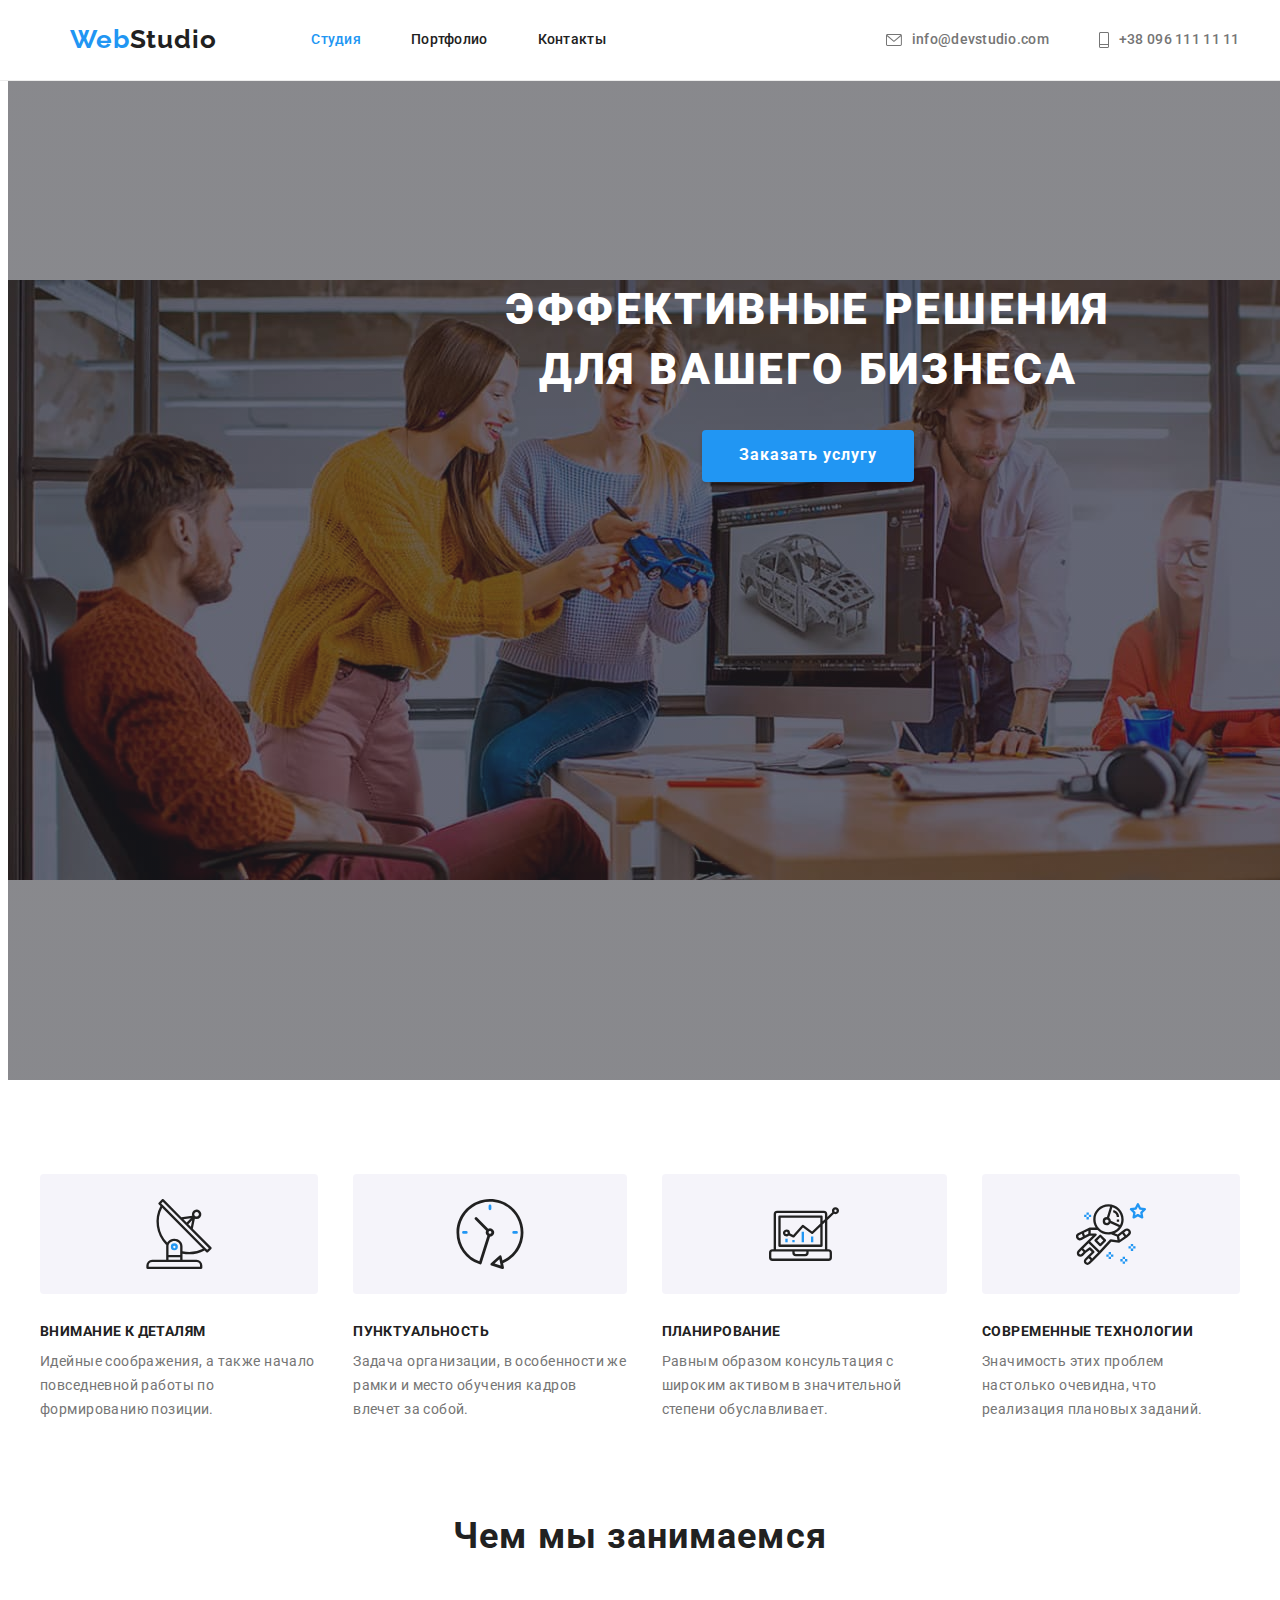
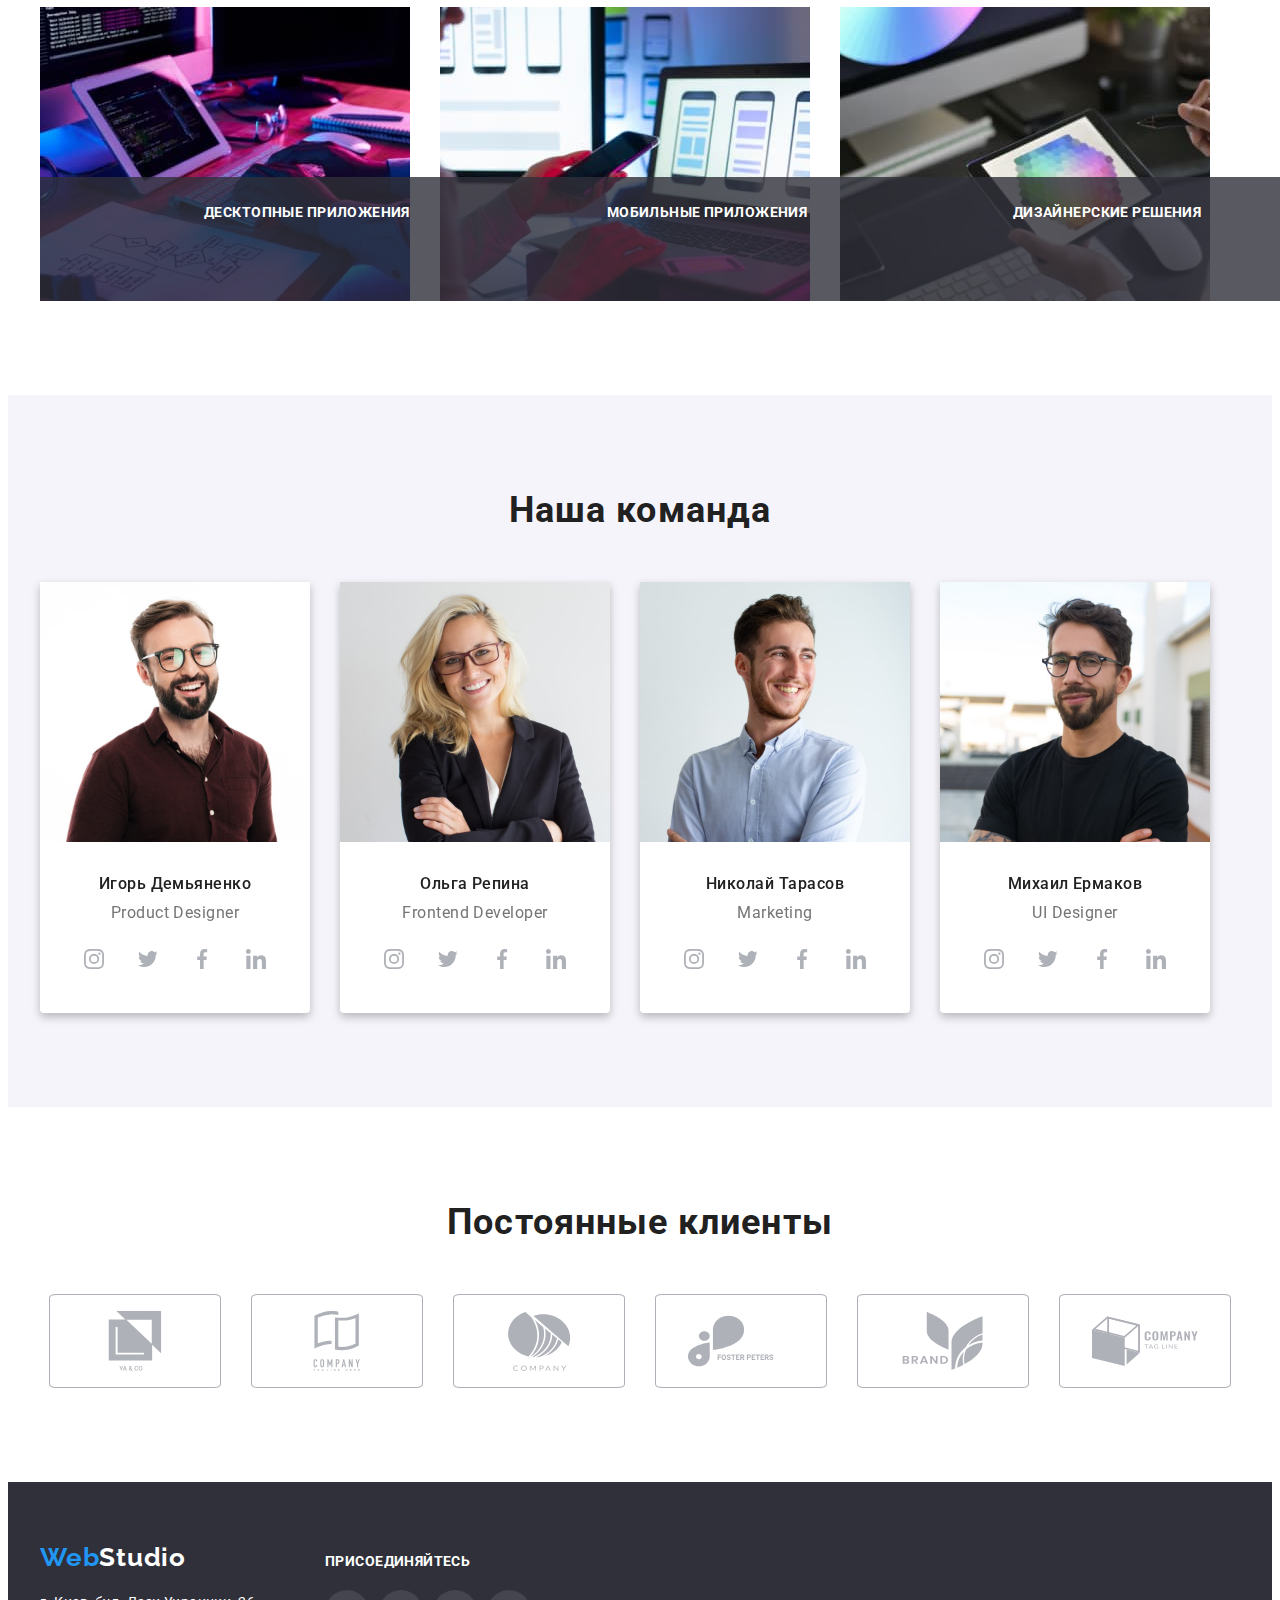
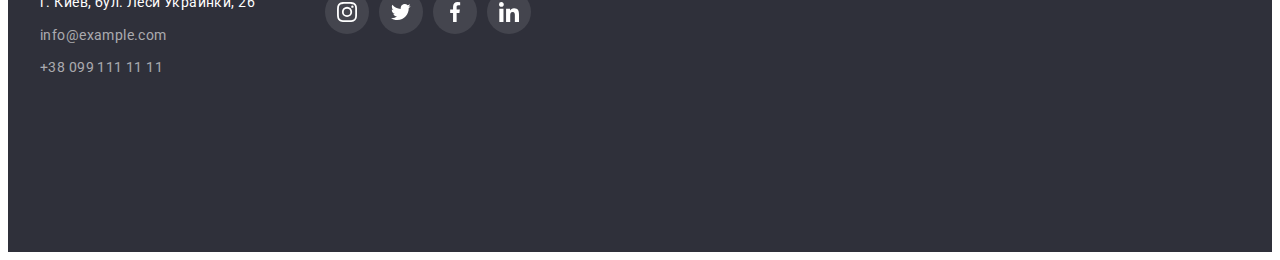
==== commit c9376b1f: "fix" ====
--- a/index.html
+++ b/index.html
@@ -13,7 +13,7 @@
     integrity="sha512-wpPYUAdjBVSE4KJnH1VR1HeZfpl1ub8YT/NKx4PuQ5NmX2tKuGu6U/JRp5y+Y8XG2tV+wKQpNHVUX03MfMFn9Q=="
     crossorigin="anonymous" referrerpolicy="no-referrer" />
   <link rel="stylesheet" href="./css/styles.css" />
-  <title>Веб Студия</title>
+  <title>goit-markup-hw-04</title>
 </head>
 
 <body>
@@ -286,42 +286,42 @@
         <ul class="client-list">
           <li class="client-item">
             <a href="" class="client-link">
-              <svg class="client-icon" width="41" height="46">
+              <svg class="client-icon" width="106" height="60">
                 <use href="./images/icons.svg#icon-yaco"></use>
               </svg>
             </a>
           </li>
           <li class="client-item">
             <a href="" class="client-link">
-              <svg class="client-icon" width="40" height="52">
+              <svg class="client-icon" width="106" height="60">
                 <use href="./images/icons.svg#icon-company"></use>
               </svg>
             </a>
           </li>
           <li class="client-item">
             <a href="" class="client-link">
-              <svg class="client-icon" width="44" height="42">
+              <svg class="client-icon" width="106" height="60">
                 <use href="./images/icons.svg#icon-company2"></use>
               </svg>
             </a>
           </li>
           <li class="client-item">
             <a href="" class="client-link">
-              <svg class="client-icon" width="85" height="40">
+              <svg class="client-icon" width="106" height="60">
                 <use href="./images/icons.svg#icon-foster"></use>
               </svg>
             </a>
           </li>
           <li class="client-item">
             <a href="" class="client-link">
-              <svg class="client-icon" width="62" height="45">
+              <svg class="client-icon" width="106" height="60">
                 <use href="./images/icons.svg#icon-brand"></use>
               </svg>
             </a>
           </li>
           <li class="client-item">
             <a href="" class="client-link">
-              <svg class="client-icon" width="94" height="44">
+              <svg class="client-icon" width="106" height="60">
                 <use href="./images/icons.svg#icon-tag"></use>
               </svg>
             </a>
--- a/css/styles.css
+++ b/css/styles.css
@@ -141,8 +141,8 @@
 
 .hero {
   display: block;
-
-  /* position: relative; */
+  margin: auto;
+  width: 1600px;
   text-align: center;
   height: 600px;
   padding-top: 200px;
@@ -271,7 +271,6 @@
 }
 .work-list {
   display: flex;
-  /* position: relative; */
 }
 .work-list img {
   display: block;
@@ -343,12 +342,10 @@
 }
 .team-text {
   justify-content: center;
-  padding-top: 30px;
-  padding-bottom: 30px;
+  padding: 32px;
 }
 .social-list {
   display: flex;
-  padding-left: 30px;
 }
 .social-list li + li {
   margin-left: 10px;
@@ -373,7 +370,7 @@
   justify-content: center;
   align-items: center;
   width: 170px;
-  height: 90px;
+  height: 92px;
   border-radius: 4%;
   border: 1px solid var(--icon-color);
   background: rgba(255, 255, 255, 0.1);
@@ -437,12 +434,11 @@
   color: var(--accent-color);
 }
 .aside {
-  position: relative;
-  display: flex;
+  display: flex;
+  align-items: baseline;
 }
 .social-media {
   margin-left: 70px;
-  margin-top: 10px;
 }
 .social-media p {
   font-weight: bold;
@@ -471,8 +467,8 @@
   display: inline-flex;
   justify-content: center;
   align-items: center;
-  width: 45px;
-  height: 45px;
+  width: 44px;
+  height: 44px;
   border-radius: 50%;
   background: rgba(255, 255, 255, 0.1);
 }
@@ -537,7 +533,8 @@
 .button:focus {
   background-color: var(--accent-color);
   color: var(--title-color);
-  filter: drop-shadow(0px 4px 4px rgba(0, 0, 0, 0.25));
+  /* filter: drop-shadow(0px 4px 4px rgba(0, 0, 0, 0.25)); */
+  box-shadow: drop-shadow(0px 4px 4px rgba(0, 0, 0, 0.25));
 }
 
 /* ---------- Приклади проєктів ---------- */
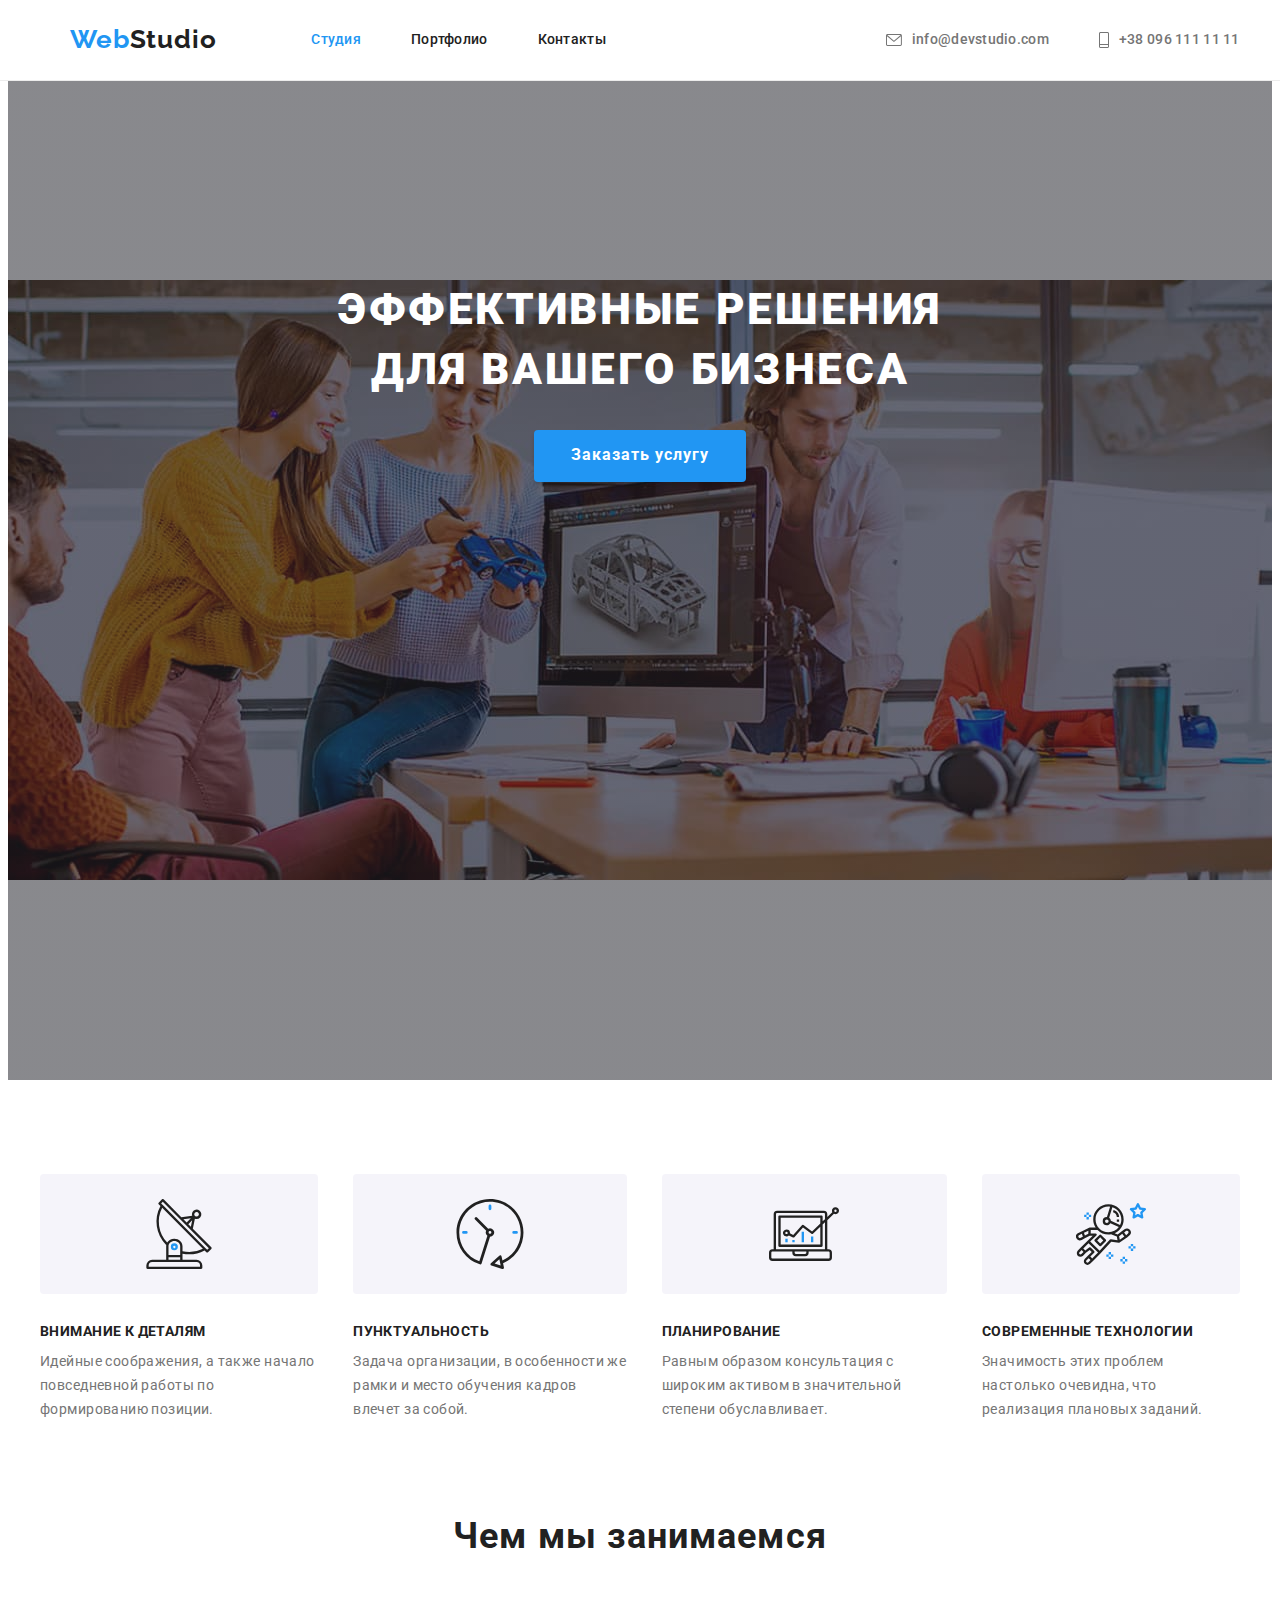
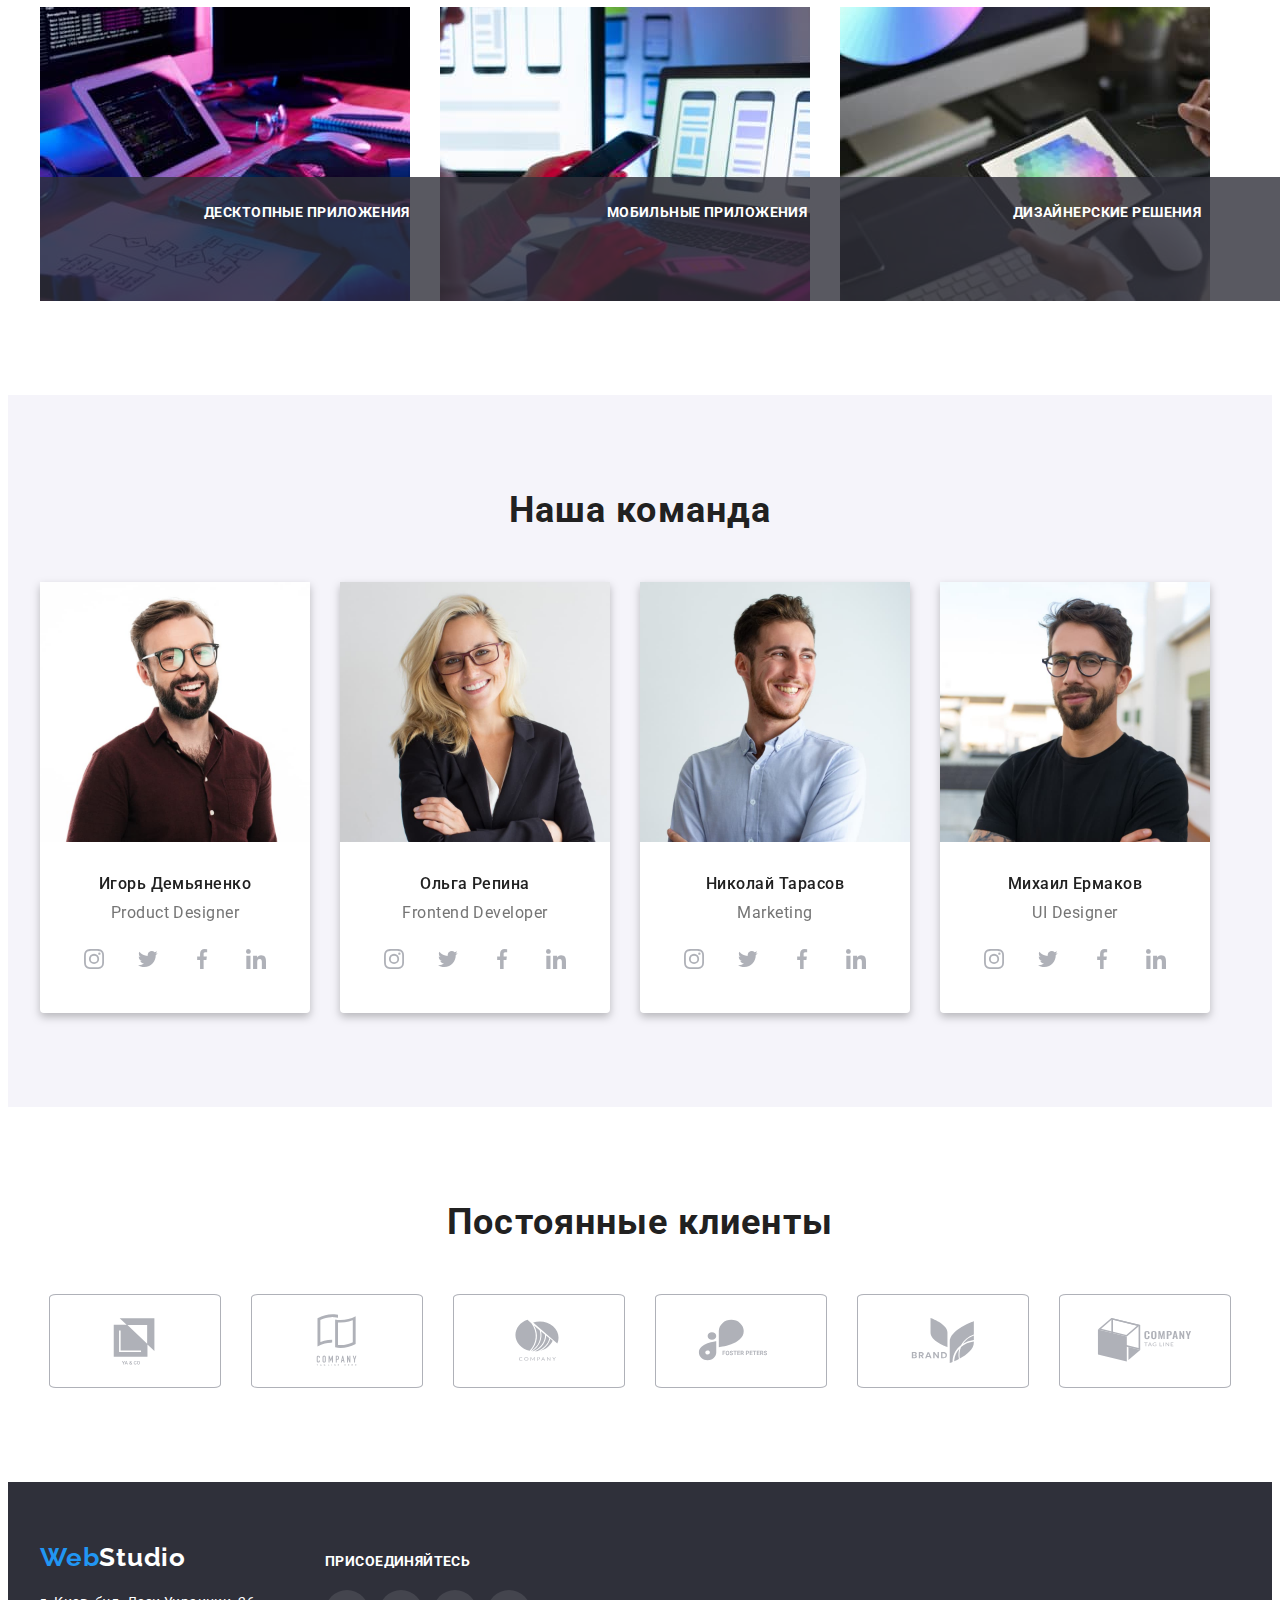
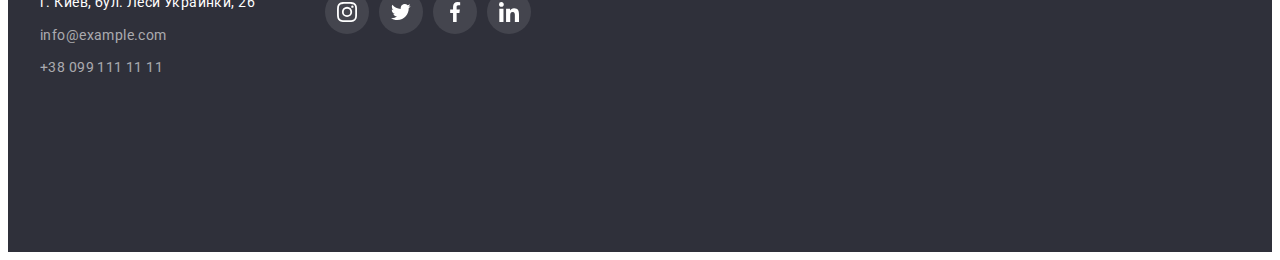
==== commit bed995d4: "fix hw" ====
--- a/index.html
+++ b/index.html
@@ -335,7 +335,7 @@
 
   <footer class="footer">
     <div class="container aside">
-      <aside>
+      <div>
         <a href="index.html" class="footer-logo"><span class="logo-item">Web</span>Studio</a>
 
         <!---------- Contacts section ---------->
@@ -354,8 +354,8 @@
             </li>
           </ul>
         </address>
-      </aside>
-      <aside class="social-media">
+      </div>
+      <div class="social-media">
         <p>Присоединяйтесь</p>
         <ul class="media-list">
           <li>
@@ -387,7 +387,7 @@
             </a>
           </li>
         </ul>
-      </aside>
+      </div>
     </div>
   </footer>
 </body>
--- a/css/styles.css
+++ b/css/styles.css
@@ -142,7 +142,7 @@
 .hero {
   display: block;
   margin: auto;
-  width: 1600px;
+  max-width: 1600px;
   text-align: center;
   height: 600px;
   padding-top: 200px;
@@ -533,8 +533,8 @@
 .button:focus {
   background-color: var(--accent-color);
   color: var(--title-color);
-  /* filter: drop-shadow(0px 4px 4px rgba(0, 0, 0, 0.25)); */
-  box-shadow: drop-shadow(0px 4px 4px rgba(0, 0, 0, 0.25));
+
+  box-shadow: 0px 4px 4px rgba(0, 0, 0, 0.25);
 }
 
 /* ---------- Приклади проєктів ---------- */
@@ -562,6 +562,11 @@
 }
 .pr-item:hover,
 .pr-item:focus {
+  box-shadow: 0px 1px 1px rgba(0, 0, 0, 0.12), 0px 4px 4px rgba(0, 0, 0, 0.06),
+    1px 4px 6px rgba(0, 0, 0, 0.16);
+}
+.pr-link:hover,
+.pr-link:focus {
   box-shadow: 0px 1px 1px rgba(0, 0, 0, 0.12), 0px 4px 4px rgba(0, 0, 0, 0.06),
     1px 4px 6px rgba(0, 0, 0, 0.16);
 }
